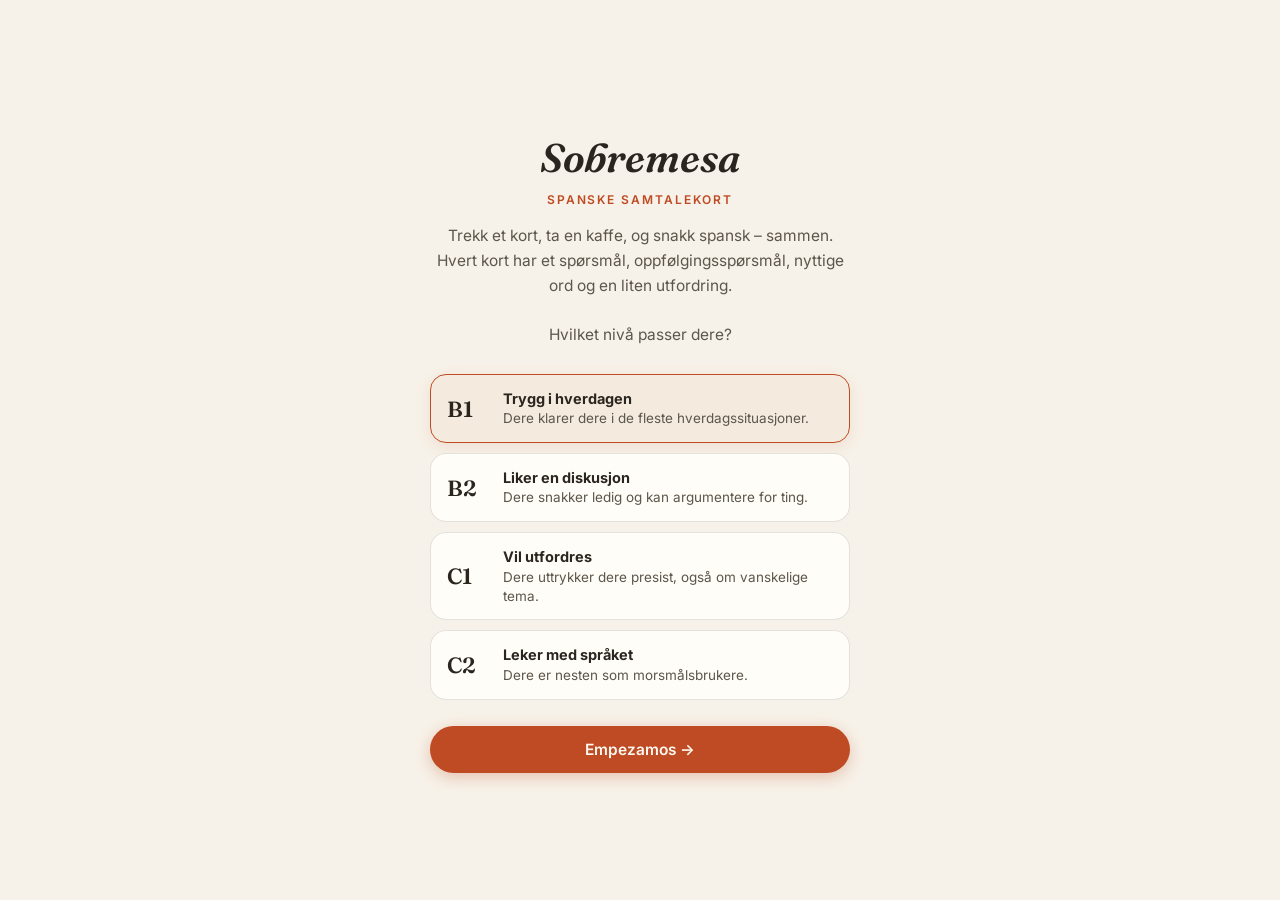
==== index.html @ c5f96cb6 "Legg til Sobremesa – spansk samtalekort-app (PWA) 400 samtalekort for to (100 per nivå B1–C2), hver " ====
<!doctype html>
<html lang="no">
<head>
  <meta charset="utf-8">
  <meta name="viewport" content="width=device-width, initial-scale=1, viewport-fit=cover">
  <meta name="theme-color" content="#F7F2E9">
  <meta name="color-scheme" content="light">
  <meta name="description" content="Spanske samtalekort for to – B1 til C2. Trekk et kort, ta en kaffe, og snakk spansk sammen.">
  <title>Sobremesa · spanske samtalekort</title>
  <link rel="manifest" href="manifest.webmanifest">
  <link rel="icon" href="icons/favicon.svg" type="image/svg+xml">
  <link rel="apple-touch-icon" href="icons/apple-touch-icon.png">
  <meta name="apple-mobile-web-app-capable" content="yes">
  <meta name="apple-mobile-web-app-status-bar-style" content="default">
  <meta name="apple-mobile-web-app-title" content="Sobremesa">
  <link rel="preconnect" href="https://fonts.googleapis.com">
  <link rel="preconnect" href="https://fonts.gstatic.com" crossorigin>
  <link href="https://fonts.googleapis.com/css2?family=Fraunces:ital,opsz,wght@0,9..144,400..700;1,9..144,400..700&family=Inter:wght@400;500;600&display=swap" rel="stylesheet">
  <link rel="stylesheet" href="css/style.css">
</head>
<body>

  <header class="top">
    <div class="wordmark">
      <span class="wordmark-name">Sobremesa</span>
      <span class="wordmark-sub">spanske samtalekort</span>
    </div>
    <div class="streak" id="streak" hidden></div>
  </header>

  <main id="view" class="view"></main>

  <nav class="tabs" aria-label="Hovedmeny">
    <button class="tab" data-tab="deck" aria-label="Kort">
      <svg viewBox="0 0 24 24" aria-hidden="true"><rect x="5.5" y="3.5" width="13" height="17" rx="2.5" fill="none" stroke="currentColor" stroke-width="1.8"/><path d="M9 8h6M9 12h6" stroke="currentColor" stroke-width="1.8" stroke-linecap="round"/></svg>
      <span>Kort</span>
    </button>
    <button class="tab" data-tab="daily" aria-label="Dagens kort">
      <svg viewBox="0 0 24 24" aria-hidden="true"><circle cx="12" cy="12" r="8.5" fill="none" stroke="currentColor" stroke-width="1.8"/><path d="M12 7.5V12l3 2" stroke="currentColor" stroke-width="1.8" stroke-linecap="round" stroke-linejoin="round"/></svg>
      <span>Dagens</span>
    </button>
    <button class="tab" data-tab="favs" aria-label="Favoritter">
      <svg viewBox="0 0 24 24" aria-hidden="true"><path d="M12 20s-7-4.6-7-10a4.1 4.1 0 0 1 7-2.9A4.1 4.1 0 0 1 19 10c0 5.4-7 10-7 10z" fill="none" stroke="currentColor" stroke-width="1.8" stroke-linejoin="round"/></svg>
      <span>Favoritter</span>
    </button>
    <button class="tab" data-tab="settings" aria-label="Innstillinger">
      <svg viewBox="0 0 24 24" aria-hidden="true"><circle cx="12" cy="12" r="3" fill="none" stroke="currentColor" stroke-width="1.8"/><path d="M12 3.5v3M12 17.5v3M3.5 12h3M17.5 12h3M6 6l2.1 2.1M15.9 15.9 18 18M18 6l-2.1 2.1M8.1 15.9 6 18" stroke="currentColor" stroke-width="1.8" stroke-linecap="round"/></svg>
      <span>Mer</span>
    </button>
  </nav>

  <div id="toast" class="toast" role="status" aria-live="polite"></div>
  <div id="overlay-root"></div>

  <script src="js/data/b1.js"></script>
  <script src="js/data/b2.js"></script>
  <script src="js/data/c1.js"></script>
  <script src="js/data/c2.js"></script>
  <script src="js/app.js"></script>
</body>
</html>
---- css/style.css ----
/* ─────────────────────────────────────────────
   Sobremesa · spanske samtalekort
   Varmt, papiraktig, redaksjonelt.
   ───────────────────────────────────────────── */

:root {
  --paper: #F7F2E9;
  --card: #FFFDF8;
  --ink: #2A261F;
  --ink-soft: #5C564B;
  --ink-faint: #8C8475;
  --line: rgba(42, 38, 31, 0.12);
  --line-soft: rgba(42, 38, 31, 0.07);
  --terracotta: #BE4B23;
  --terracotta-deep: #9E3C1A;
  --olive: #5E7B4A;
  --ochre: #A86F1D;
  --teal: #2B5D66;
  --plum: #6B4260;
  --shadow-card: 0 1px 2px rgba(60, 48, 30, 0.07), 0 10px 32px rgba(60, 48, 30, 0.10);
  --radius-card: 22px;
  --font-display: "Fraunces", "Iowan Old Style", Georgia, serif;
  --font-ui: "Inter", -apple-system, "Segoe UI", sans-serif;
  --safe-bottom: env(safe-area-inset-bottom, 0px);
}

* { box-sizing: border-box; }

html { color-scheme: light; }

body {
  margin: 0;
  background: var(--paper);
  background-image:
    radial-gradient(1200px 600px at 80% -10%, rgba(190, 75, 35, 0.045), transparent 60%),
    radial-gradient(900px 500px at -10% 110%, rgba(94, 123, 74, 0.05), transparent 55%),
    url("data:image/svg+xml,%3Csvg xmlns='http://www.w3.org/2000/svg' width='120' height='120'%3E%3Cfilter id='n'%3E%3CfeTurbulence type='fractalNoise' baseFrequency='0.9' numOctaves='2'/%3E%3C/filter%3E%3Crect width='120' height='120' filter='url(%23n)' opacity='0.028'/%3E%3C/svg%3E");
  color: var(--ink);
  font-family: var(--font-ui);
  font-size: 16px;
  line-height: 1.55;
  -webkit-font-smoothing: antialiased;
  min-height: 100dvh;
}

/* ── Topp ───────────────────────────────── */

.top {
  max-width: 600px;
  margin: 0 auto;
  padding: calc(14px + env(safe-area-inset-top, 0px)) 22px 4px;
  display: flex;
  align-items: baseline;
  justify-content: space-between;
}

.wordmark { display: flex; flex-direction: column; }

.wordmark-name {
  font-family: var(--font-display);
  font-weight: 600;
  font-style: italic;
  font-size: 26px;
  letter-spacing: 0.01em;
  color: var(--ink);
}

.wordmark-sub {
  font-size: 11px;
  letter-spacing: 0.14em;
  text-transform: uppercase;
  color: var(--ink-faint);
  margin-top: -2px;
}

.streak {
  font-size: 13px;
  font-weight: 600;
  color: var(--terracotta-deep);
  background: rgba(190, 75, 35, 0.09);
  border: 1px solid rgba(190, 75, 35, 0.18);
  padding: 4px 11px;
  border-radius: 100px;
  white-space: nowrap;
}

/* ── Hovedflate ─────────────────────────── */

.view {
  max-width: 600px;
  margin: 0 auto;
  padding: 10px 20px calc(96px + var(--safe-bottom));
}

.section-label {
  font-size: 11.5px;
  letter-spacing: 0.14em;
  text-transform: uppercase;
  color: var(--ink-faint);
  font-weight: 600;
  margin: 22px 2px 10px;
}

/* ── Nivåvelger ─────────────────────────── */

.levels {
  display: grid;
  grid-template-columns: repeat(4, 1fr);
  gap: 8px;
  margin: 10px 0 20px;
}

.level-chip {
  appearance: none;
  border: 1px solid var(--line);
  background: transparent;
  border-radius: 14px;
  padding: 9px 4px 7px;
  font-family: var(--font-ui);
  cursor: pointer;
  text-align: center;
  color: var(--ink-soft);
  transition: all 0.18s ease;
}

.level-chip b {
  display: block;
  font-family: var(--font-display);
  font-size: 19px;
  font-weight: 600;
  color: inherit;
}

.level-chip small {
  display: block;
  font-size: 10px;
  letter-spacing: 0.04em;
  margin-top: 1px;
  opacity: 0.75;
}

.level-chip.active {
  background: var(--ink);
  border-color: var(--ink);
  color: var(--paper);
  box-shadow: 0 4px 14px rgba(42, 38, 31, 0.22);
}

.level-chip:active { transform: scale(0.96); }

/* ── Kortstabel ─────────────────────────── */

.stack {
  position: relative;
  margin: 6px 0 18px;
}

.stack::before, .stack::after {
  content: "";
  position: absolute;
  inset: 0;
  background: var(--card);
  border: 1px solid var(--line-soft);
  border-radius: var(--radius-card);
  z-index: 0;
}

.stack::before { transform: rotate(-2deg) translateY(7px); opacity: 0.6; }
.stack::after  { transform: rotate(1.3deg) translateY(4px); opacity: 0.8; }

.card {
  position: relative;
  z-index: 2;
  background: var(--card);
  border: 1px solid var(--line-soft);
  border-radius: var(--radius-card);
  box-shadow: var(--shadow-card);
  padding: 22px 24px 18px;
  animation: card-in 0.38s cubic-bezier(0.22, 1, 0.36, 1);
}

@keyframes card-in {
  from { opacity: 0; transform: translateX(26px) rotate(1.5deg); }
  to   { opacity: 1; transform: translateX(0) rotate(0); }
}

.card.out {
  animation: card-out 0.22s ease-in forwards;
}

@keyframes card-out {
  to { opacity: 0; transform: translateX(-36px) rotate(-2deg); }
}

.card-head {
  display: flex;
  align-items: center;
  justify-content: space-between;
  gap: 10px;
  margin-bottom: 14px;
}

.card-tema {
  font-size: 11px;
  font-weight: 600;
  letter-spacing: 0.12em;
  text-transform: uppercase;
  padding: 4px 10px;
  border-radius: 100px;
  border: 1px solid;
}

.tema-B1 { color: var(--olive); border-color: rgba(94,123,74,0.35); background: rgba(94,123,74,0.07); }
.tema-B2 { color: var(--ochre); border-color: rgba(168,111,29,0.35); background: rgba(168,111,29,0.07); }
.tema-C1 { color: var(--terracotta-deep); border-color: rgba(190,75,35,0.32); background: rgba(190,75,35,0.06); }
.tema-C2 { color: var(--teal); border-color: rgba(43,93,102,0.35); background: rgba(43,93,102,0.07); }

.card-num {
  font-size: 12px;
  color: var(--ink-faint);
  font-variant-numeric: tabular-nums;
}

.card-q {
  font-family: var(--font-display);
  font-size: clamp(23px, 5.6vw, 29px);
  font-weight: 500;
  line-height: 1.3;
  margin: 0 0 6px;
  color: var(--ink);
  text-wrap: balance;
}

.card-q .inverted { color: var(--terracotta); }

/* ── Hjelpeseksjon ──────────────────────── */

.card-help { margin-top: 14px; }

.help-toggle {
  appearance: none;
  background: none;
  border: none;
  padding: 8px 0;
  font-family: var(--font-ui);
  font-size: 13.5px;
  font-weight: 600;
  color: var(--terracotta);
  cursor: pointer;
  display: flex;
  align-items: center;
  gap: 6px;
}

.help-toggle svg { transition: transform 0.2s ease; }
.help-toggle[aria-expanded="true"] svg { transform: rotate(180deg); }

.help-body {
  display: none;
  border-top: 1px dashed var(--line);
  padding-top: 14px;
  margin-top: 4px;
  animation: help-in 0.25s ease;
}

.help-body.open { display: block; }

@keyframes help-in {
  from { opacity: 0; transform: translateY(-4px); }
  to   { opacity: 1; transform: translateY(0); }
}

.help-label {
  font-size: 10.5px;
  letter-spacing: 0.13em;
  text-transform: uppercase;
  font-weight: 600;
  color: var(--ink-faint);
  margin: 12px 0 5px;
}

.help-label:first-child { margin-top: 0; }

.follow-list { margin: 0; padding: 0 0 0 2px; list-style: none; }

.follow-list li {
  font-family: var(--font-display);
  font-size: 16.5px;
  line-height: 1.45;
  padding: 3px 0 3px 18px;
  position: relative;
  color: var(--ink-soft);
}

.follow-list li::before {
  content: "→";
  position: absolute;
  left: 0;
  color: var(--terracotta);
  font-family: var(--font-ui);
  font-size: 13px;
  top: 6px;
}

.vocab {
  display: grid;
  gap: 3px;
  margin: 2px 0 0;
}

.vocab-row {
  display: flex;
  justify-content: space-between;
  gap: 14px;
  font-size: 14px;
  padding: 3px 0;
  border-bottom: 1px dotted var(--line-soft);
}

.vocab-row:last-child { border-bottom: none; }

.vocab-es { font-weight: 600; color: var(--ink); font-style: italic; font-family: var(--font-display); font-size: 15px; }
.vocab-no { color: var(--ink-faint); text-align: right; }

.reto {
  margin-top: 6px;
  font-size: 13.5px;
  color: var(--ink-soft);
  background: rgba(168, 111, 29, 0.07);
  border: 1px solid rgba(168, 111, 29, 0.18);
  border-radius: 12px;
  padding: 9px 12px;
  line-height: 1.45;
}

.reto b { color: var(--ochre); }

/* ── Handlingsrad ───────────────────────── */

.card-actions {
  display: flex;
  align-items: center;
  gap: 10px;
  margin-top: 16px;
}

.btn-next {
  appearance: none;
  flex: 1;
  border: none;
  background: var(--terracotta);
  color: #FFF8F0;
  font-family: var(--font-ui);
  font-size: 15.5px;
  font-weight: 600;
  padding: 14px 18px;
  border-radius: 100px;
  cursor: pointer;
  box-shadow: 0 4px 16px rgba(190, 75, 35, 0.3);
  transition: transform 0.15s ease, background 0.15s ease;
}

.btn-next:active { transform: scale(0.97); background: var(--terracotta-deep); }

.icon-btn {
  appearance: none;
  width: 48px;
  height: 48px;
  border-radius: 50%;
  border: 1px solid var(--line);
  background: var(--card);
  color: var(--ink-soft);
  cursor: pointer;
  display: grid;
  place-items: center;
  transition: all 0.15s ease;
  flex-shrink: 0;
}

.icon-btn:active { transform: scale(0.92); }

.icon-btn.faved {
  color: var(--terracotta);
  border-color: rgba(190, 75, 35, 0.4);
  background: rgba(190, 75, 35, 0.08);
}

.icon-btn svg { width: 21px; height: 21px; }

.timer-chip {
  appearance: none;
  border: 1px solid var(--line);
  background: var(--card);
  border-radius: 100px;
  height: 48px;
  padding: 0 15px;
  font-family: var(--font-ui);
  font-size: 13.5px;
  font-weight: 600;
  color: var(--ink-soft);
  cursor: pointer;
  display: flex;
  align-items: center;
  gap: 6px;
  font-variant-numeric: tabular-nums;
  flex-shrink: 0;
  transition: all 0.15s ease;
}

.timer-chip.running {
  color: var(--terracotta-deep);
  border-color: rgba(190, 75, 35, 0.4);
  background: rgba(190, 75, 35, 0.08);
}

.timer-chip.done { animation: pulse 0.9s ease 3; }

@keyframes pulse {
  50% { transform: scale(1.07); background: rgba(190, 75, 35, 0.18); }
}

.deck-progress {
  text-align: center;
  font-size: 12.5px;
  color: var(--ink-faint);
  margin-top: 4px;
}

.swipe-hint {
  text-align: center;
  font-size: 12px;
  color: var(--ink-faint);
  opacity: 0.8;
  margin-top: 14px;
}

/* ── Dagens ─────────────────────────────── */

.daily-date {
  font-family: var(--font-display);
  font-style: italic;
  font-size: 17px;
  color: var(--terracotta-deep);
  margin: 14px 2px 2px;
}

.daily-note {
  font-size: 13.5px;
  color: var(--ink-faint);
  margin: 2px 2px 16px;
}

/* ── Favoritter ─────────────────────────── */

.fav-item {
  background: var(--card);
  border: 1px solid var(--line-soft);
  border-radius: 16px;
  padding: 15px 17px;
  margin-bottom: 10px;
  box-shadow: 0 1px 3px rgba(60, 48, 30, 0.05);
}

.fav-q {
  font-family: var(--font-display);
  font-size: 17.5px;
  line-height: 1.35;
  margin: 6px 0 0;
  cursor: pointer;
}

.fav-meta {
  display: flex;
  align-items: center;
  justify-content: space-between;
}

.fav-remove {
  appearance: none;
  background: none;
  border: none;
  color: var(--ink-faint);
  font-size: 12.5px;
  cursor: pointer;
  padding: 4px;
  font-family: var(--font-ui);
}

.empty {
  text-align: center;
  padding: 60px 30px;
  color: var(--ink-faint);
}

.empty .big {
  font-family: var(--font-display);
  font-style: italic;
  font-size: 21px;
  color: var(--ink-soft);
  margin-bottom: 6px;
}

/* ── Innstillinger ──────────────────────── */

.panel {
  background: var(--card);
  border: 1px solid var(--line-soft);
  border-radius: 18px;
  padding: 18px 18px;
  margin-bottom: 14px;
  box-shadow: 0 1px 3px rgba(60, 48, 30, 0.05);
}

.panel h3 {
  font-family: var(--font-display);
  font-size: 18px;
  font-weight: 600;
  margin: 0 0 4px;
}

.panel .desc {
  font-size: 13.5px;
  color: var(--ink-soft);
  margin: 0 0 12px;
  line-height: 1.5;
}

.row {
  display: flex;
  align-items: center;
  justify-content: space-between;
  gap: 12px;
  padding: 9px 0;
}

.row + .row { border-top: 1px solid var(--line-soft); }

.row label.main { font-weight: 500; font-size: 15px; }

/* Bryter */
.switch {
  position: relative;
  width: 50px;
  height: 30px;
  flex-shrink: 0;
}

.switch input { opacity: 0; width: 100%; height: 100%; margin: 0; cursor: pointer; position: absolute; z-index: 2; }

.switch .knob {
  position: absolute;
  inset: 0;
  background: rgba(42, 38, 31, 0.14);
  border-radius: 100px;
  transition: background 0.2s ease;
}

.switch .knob::after {
  content: "";
  position: absolute;
  top: 3px; left: 3px;
  width: 24px; height: 24px;
  background: #fff;
  border-radius: 50%;
  box-shadow: 0 1px 4px rgba(0,0,0,0.2);
  transition: transform 0.2s ease;
}

.switch input:checked + .knob { background: var(--olive); }
.switch input:checked + .knob::after { transform: translateX(20px); }

input[type="time"] {
  font-family: var(--font-ui);
  font-size: 16px;
  font-weight: 600;
  color: var(--ink);
  border: 1px solid var(--line);
  background: var(--paper);
  border-radius: 10px;
  padding: 7px 10px;
}

.days {
  display: grid;
  grid-template-columns: repeat(7, 1fr);
  gap: 6px;
  margin-top: 10px;
}

.day-chip {
  appearance: none;
  border: 1px solid var(--line);
  background: transparent;
  border-radius: 10px;
  padding: 9px 0;
  font-family: var(--font-ui);
  font-size: 13px;
  font-weight: 600;
  color: var(--ink-soft);
  cursor: pointer;
  transition: all 0.15s ease;
}

.day-chip.on {
  background: var(--olive);
  border-color: var(--olive);
  color: #FBF9F2;
}

.notif-status {
  font-size: 13px;
  color: var(--ink-faint);
  margin-top: 10px;
  line-height: 1.5;
}

.notif-status.warn { color: var(--terracotta-deep); }

.btn-secondary {
  appearance: none;
  width: 100%;
  border: 1px solid var(--line);
  background: var(--paper);
  color: var(--ink);
  font-family: var(--font-ui);
  font-size: 14.5px;
  font-weight: 600;
  padding: 12px 16px;
  border-radius: 100px;
  cursor: pointer;
  margin-top: 10px;
  transition: all 0.15s ease;
}

.btn-secondary:active { transform: scale(0.98); background: var(--line-soft); }

.btn-danger { color: var(--terracotta-deep); border-color: rgba(190,75,35,0.3); }

.about {
  font-size: 13px;
  color: var(--ink-faint);
  text-align: center;
  padding: 10px 20px 0;
  line-height: 1.6;
}

.about i { font-family: var(--font-display); }

/* ── Faner ──────────────────────────────── */

.tabs {
  position: fixed;
  bottom: 0; left: 0; right: 0;
  display: flex;
  justify-content: center;
  gap: 4px;
  background: rgba(247, 242, 233, 0.92);
  backdrop-filter: blur(14px);
  -webkit-backdrop-filter: blur(14px);
  border-top: 1px solid var(--line-soft);
  padding: 8px 10px calc(8px + var(--safe-bottom));
  z-index: 50;
}

.tab {
  appearance: none;
  background: none;
  border: none;
  flex: 1;
  max-width: 110px;
  display: flex;
  flex-direction: column;
  align-items: center;
  gap: 2px;
  padding: 6px 4px;
  font-family: var(--font-ui);
  font-size: 10.5px;
  font-weight: 600;
  letter-spacing: 0.03em;
  color: var(--ink-faint);
  cursor: pointer;
  border-radius: 12px;
  transition: color 0.15s ease;
}

.tab svg { width: 23px; height: 23px; }

.tab.active { color: var(--terracotta); }

/* ── Toast ──────────────────────────────── */

.toast {
  position: fixed;
  left: 50%;
  bottom: calc(86px + var(--safe-bottom));
  transform: translateX(-50%) translateY(16px);
  background: var(--ink);
  color: var(--paper);
  font-size: 13.5px;
  font-weight: 500;
  padding: 10px 18px;
  border-radius: 100px;
  opacity: 0;
  pointer-events: none;
  transition: all 0.25s ease;
  z-index: 100;
  max-width: 86vw;
  text-align: center;
}

.toast.show { opacity: 1; transform: translateX(-50%) translateY(0); }

/* ── Onboarding ─────────────────────────── */

.onboard {
  position: fixed;
  inset: 0;
  background: var(--paper);
  z-index: 200;
  display: flex;
  flex-direction: column;
  align-items: center;
  justify-content: center;
  padding: 30px 26px;
  text-align: center;
  overflow-y: auto;
}

.onboard-mark {
  font-family: var(--font-display);
  font-style: italic;
  font-weight: 600;
  font-size: 40px;
  color: var(--ink);
  margin: 0;
}

.onboard-tag {
  font-size: 12px;
  letter-spacing: 0.16em;
  text-transform: uppercase;
  color: var(--terracotta);
  font-weight: 600;
  margin: 2px 0 14px;
}

.onboard-lead {
  font-size: 15.5px;
  color: var(--ink-soft);
  max-width: 420px;
  margin: 0 0 26px;
  line-height: 1.6;
}

.onboard-levels {
  display: grid;
  gap: 10px;
  width: 100%;
  max-width: 420px;
  margin-bottom: 26px;
}

.onboard-level {
  appearance: none;
  display: flex;
  align-items: center;
  gap: 14px;
  text-align: left;
  background: var(--card);
  border: 1.5px solid var(--line);
  border-radius: 16px;
  padding: 14px 16px;
  cursor: pointer;
  font-family: var(--font-ui);
  transition: all 0.15s ease;
}

.onboard-level b.lvl {
  font-family: var(--font-display);
  font-size: 22px;
  font-weight: 600;
  width: 42px;
  flex-shrink: 0;
  color: var(--ink);
}

.onboard-level .txt { font-size: 13.5px; color: var(--ink-soft); line-height: 1.4; }
.onboard-level .txt b { display: block; color: var(--ink); font-size: 14.5px; }

.onboard-level.chosen {
  border-color: var(--terracotta);
  background: rgba(190, 75, 35, 0.05);
  box-shadow: 0 4px 16px rgba(190, 75, 35, 0.12);
}

.onboard .btn-next { width: 100%; max-width: 420px; flex: none; }

/* ── Banner for ventende kort ───────────── */

.pending-banner {
  display: flex;
  align-items: center;
  gap: 10px;
  background: rgba(94, 123, 74, 0.1);
  border: 1px solid rgba(94, 123, 74, 0.25);
  color: var(--olive);
  font-size: 14px;
  font-weight: 500;
  border-radius: 14px;
  padding: 11px 15px;
  margin: 4px 0 14px;
  cursor: pointer;
}

@media (max-width: 430px) {
  .card-actions { flex-wrap: wrap; }
  .card-actions .btn-next { flex: 1 1 100%; order: 3; }
}

@media (min-width: 640px) {
  .card { padding: 30px 34px 24px; }
  .card-q { font-size: 31px; }
}

@media (prefers-reduced-motion: reduce) {
  * { animation: none !important; transition: none !important; }
}
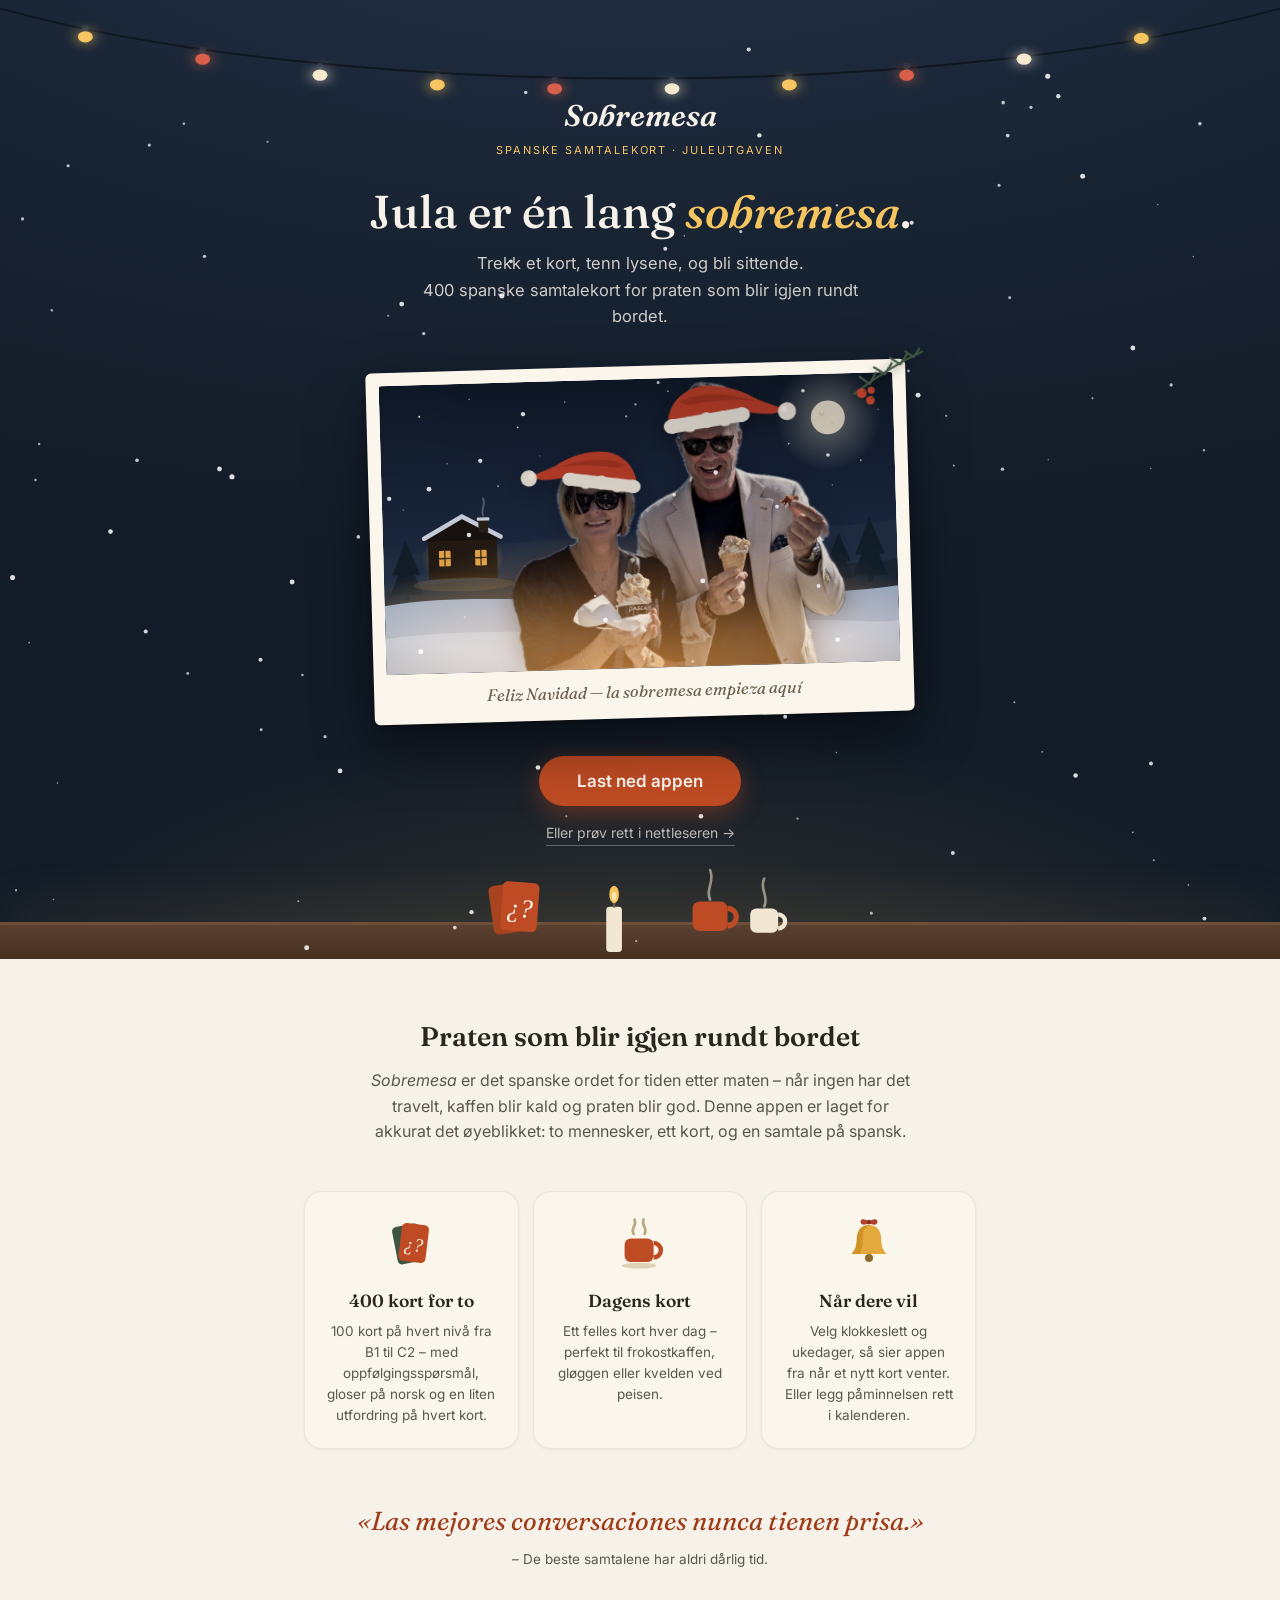
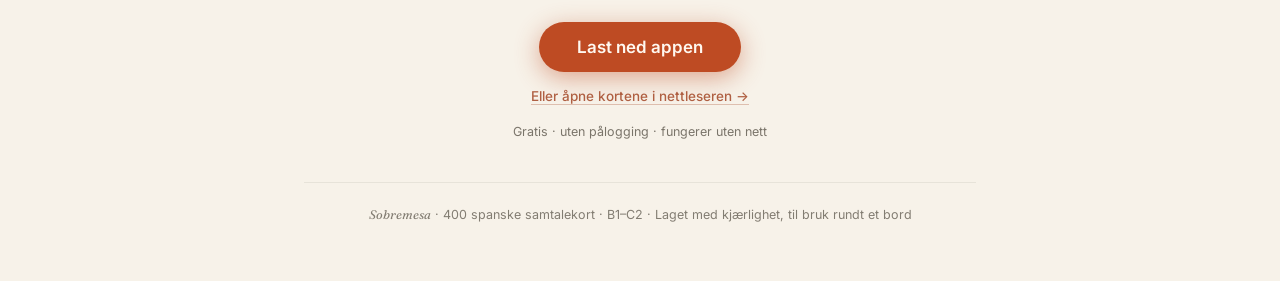
==== commit d2e6b6cd: "Legg til julelandingsside med familiebilde og nedlasting som hovedhandling Ny forside (index.html) m" ====
--- a/index.html
+++ b/index.html
@@ -3,59 +3,339 @@
 <head>
   <meta charset="utf-8">
   <meta name="viewport" content="width=device-width, initial-scale=1, viewport-fit=cover">
-  <meta name="theme-color" content="#F7F2E9">
-  <meta name="color-scheme" content="light">
-  <meta name="description" content="Spanske samtalekort for to – B1 til C2. Trekk et kort, ta en kaffe, og snakk spansk sammen.">
-  <title>Sobremesa · spanske samtalekort</title>
+  <meta name="theme-color" content="#192433">
+  <meta name="description" content="Sobremesa – 400 spanske samtalekort for to. Trekk et kort, tenn et lys, og la julens lengste prat vare litt lenger.">
+  <title>Sobremesa · god jul og god prat</title>
   <link rel="manifest" href="manifest.webmanifest">
   <link rel="icon" href="icons/favicon.svg" type="image/svg+xml">
   <link rel="apple-touch-icon" href="icons/apple-touch-icon.png">
-  <meta name="apple-mobile-web-app-capable" content="yes">
-  <meta name="apple-mobile-web-app-status-bar-style" content="default">
-  <meta name="apple-mobile-web-app-title" content="Sobremesa">
   <link rel="preconnect" href="https://fonts.googleapis.com">
   <link rel="preconnect" href="https://fonts.gstatic.com" crossorigin>
   <link href="https://fonts.googleapis.com/css2?family=Fraunces:ital,opsz,wght@0,9..144,400..700;1,9..144,400..700&family=Inter:wght@400;500;600&display=swap" rel="stylesheet">
-  <link rel="stylesheet" href="css/style.css">
+  <link rel="stylesheet" href="css/landing.css">
 </head>
 <body>
 
-  <header class="top">
-    <div class="wordmark">
-      <span class="wordmark-name">Sobremesa</span>
-      <span class="wordmark-sub">spanske samtalekort</span>
+<header class="hero">
+  <canvas id="snow" aria-hidden="true"></canvas>
+
+  <!-- Lysslynge -->
+  <svg class="lights" viewBox="0 0 1200 150" preserveAspectRatio="none" aria-hidden="true">
+    <path d="M-20,8 C300,135 900,135 1220,8" fill="none" stroke="#0e1620" stroke-width="2.5" opacity="0.9"/>
+    <g class="bulbs">
+      <g transform="translate(80,38)"><rect x="-3" y="-2" width="6" height="7" rx="2" fill="#243245"/><circle cy="13" r="7" class="bulb gold b-a"/></g>
+      <g transform="translate(190,66)"><rect x="-3" y="-2" width="6" height="7" rx="2" fill="#243245"/><circle cy="13" r="7" class="bulb red b-b"/></g>
+      <g transform="translate(300,86)"><rect x="-3" y="-2" width="6" height="7" rx="2" fill="#243245"/><circle cy="13" r="7" class="bulb cream b-a"/></g>
+      <g transform="translate(410,98)"><rect x="-3" y="-2" width="6" height="7" rx="2" fill="#243245"/><circle cy="13" r="7" class="bulb gold b-b"/></g>
+      <g transform="translate(520,103)"><rect x="-3" y="-2" width="6" height="7" rx="2" fill="#243245"/><circle cy="13" r="7" class="bulb red b-a"/></g>
+      <g transform="translate(630,103)"><rect x="-3" y="-2" width="6" height="7" rx="2" fill="#243245"/><circle cy="13" r="7" class="bulb cream b-b"/></g>
+      <g transform="translate(740,98)"><rect x="-3" y="-2" width="6" height="7" rx="2" fill="#243245"/><circle cy="13" r="7" class="bulb gold b-a"/></g>
+      <g transform="translate(850,86)"><rect x="-3" y="-2" width="6" height="7" rx="2" fill="#243245"/><circle cy="13" r="7" class="bulb red b-b"/></g>
+      <g transform="translate(960,66)"><rect x="-3" y="-2" width="6" height="7" rx="2" fill="#243245"/><circle cy="13" r="7" class="bulb cream b-a"/></g>
+      <g transform="translate(1070,40)"><rect x="-3" y="-2" width="6" height="7" rx="2" fill="#243245"/><circle cy="13" r="7" class="bulb gold b-b"/></g>
+    </g>
+  </svg>
+
+  <div class="hero-inner">
+    <div class="hero-mark">
+      <span class="hero-name">Sobremesa</span>
+      <span class="hero-sub">Spanske samtalekort · jule&shy;utgaven</span>
     </div>
-    <div class="streak" id="streak" hidden></div>
-  </header>
-
-  <main id="view" class="view"></main>
-
-  <nav class="tabs" aria-label="Hovedmeny">
-    <button class="tab" data-tab="deck" aria-label="Kort">
-      <svg viewBox="0 0 24 24" aria-hidden="true"><rect x="5.5" y="3.5" width="13" height="17" rx="2.5" fill="none" stroke="currentColor" stroke-width="1.8"/><path d="M9 8h6M9 12h6" stroke="currentColor" stroke-width="1.8" stroke-linecap="round"/></svg>
-      <span>Kort</span>
-    </button>
-    <button class="tab" data-tab="daily" aria-label="Dagens kort">
-      <svg viewBox="0 0 24 24" aria-hidden="true"><circle cx="12" cy="12" r="8.5" fill="none" stroke="currentColor" stroke-width="1.8"/><path d="M12 7.5V12l3 2" stroke="currentColor" stroke-width="1.8" stroke-linecap="round" stroke-linejoin="round"/></svg>
-      <span>Dagens</span>
-    </button>
-    <button class="tab" data-tab="favs" aria-label="Favoritter">
-      <svg viewBox="0 0 24 24" aria-hidden="true"><path d="M12 20s-7-4.6-7-10a4.1 4.1 0 0 1 7-2.9A4.1 4.1 0 0 1 19 10c0 5.4-7 10-7 10z" fill="none" stroke="currentColor" stroke-width="1.8" stroke-linejoin="round"/></svg>
-      <span>Favoritter</span>
-    </button>
-    <button class="tab" data-tab="settings" aria-label="Innstillinger">
-      <svg viewBox="0 0 24 24" aria-hidden="true"><circle cx="12" cy="12" r="3" fill="none" stroke="currentColor" stroke-width="1.8"/><path d="M12 3.5v3M12 17.5v3M3.5 12h3M17.5 12h3M6 6l2.1 2.1M15.9 15.9 18 18M18 6l-2.1 2.1M8.1 15.9 6 18" stroke="currentColor" stroke-width="1.8" stroke-linecap="round"/></svg>
-      <span>Mer</span>
-    </button>
-  </nav>
-
-  <div id="toast" class="toast" role="status" aria-live="polite"></div>
-  <div id="overlay-root"></div>
-
-  <script src="js/data/b1.js"></script>
-  <script src="js/data/b2.js"></script>
-  <script src="js/data/c1.js"></script>
-  <script src="js/data/c2.js"></script>
-  <script src="js/app.js"></script>
+
+    <h1 class="hero-title">Jula er én lang <em>sobremesa</em>.</h1>
+    <p class="hero-lead">Trekk et kort, tenn lysene, og bli sittende.<br>400 spanske samtalekort for praten som blir igjen rundt bordet.</p>
+
+    <!-- Fotografi i juleramme: utklipte personer i illustrert vinterkveld -->
+    <figure class="polaroid">
+      <div class="photo scene">
+        <svg class="scene-bg" viewBox="0 0 1938 1090" preserveAspectRatio="xMidYMid slice" aria-hidden="true">
+          <defs>
+            <linearGradient id="sky" x1="0" y1="0" x2="0" y2="1">
+              <stop offset="0" stop-color="#101A29"/>
+              <stop offset="0.55" stop-color="#1C2A42"/>
+              <stop offset="0.82" stop-color="#2C3E5A"/>
+              <stop offset="1" stop-color="#3A4A66"/>
+            </linearGradient>
+            <radialGradient id="moonglow">
+              <stop offset="0" stop-color="rgba(242,231,205,0.45)"/>
+              <stop offset="1" stop-color="rgba(242,231,205,0)"/>
+            </radialGradient>
+            <radialGradient id="winglow">
+              <stop offset="0" stop-color="rgba(242,178,75,0.55)"/>
+              <stop offset="1" stop-color="rgba(242,178,75,0)"/>
+            </radialGradient>
+          </defs>
+          <rect width="1938" height="1090" fill="url(#sky)"/>
+          <g fill="#EAE4D2">
+            <circle cx="150" cy="120" r="4"/><circle cx="340" cy="60" r="3" opacity="0.7"/><circle cx="520" cy="170" r="3.5"/>
+            <circle cx="700" cy="80" r="3" opacity="0.6"/><circle cx="930" cy="140" r="4" opacity="0.8"/><circle cx="1090" cy="50" r="3"/>
+            <circle cx="1420" cy="90" r="3.5" opacity="0.7"/><circle cx="1540" cy="260" r="3"/><circle cx="1810" cy="330" r="3.5" opacity="0.8"/>
+            <circle cx="250" cy="300" r="3" opacity="0.6"/><circle cx="440" cy="390" r="3.5" opacity="0.7"/><circle cx="80" cy="470" r="3" opacity="0.5"/>
+            <circle cx="1880" cy="140" r="3" opacity="0.6"/><circle cx="1700" cy="420" r="3" opacity="0.5"/><circle cx="600" cy="280" r="2.5" opacity="0.5"/>
+          </g>
+          <circle cx="1690" cy="165" r="200" fill="url(#moonglow)"/>
+          <circle cx="1690" cy="165" r="64" fill="#F2E7CD"/>
+          <circle cx="1668" cy="150" r="11" fill="#E2D3B2" opacity="0.7"/>
+          <circle cx="1706" cy="186" r="7" fill="#E2D3B2" opacity="0.6"/>
+          <!-- åser -->
+          <path d="M0,660 C300,580 700,620 1100,575 C1400,545 1700,600 1938,555 L1938,1090 L0,1090 Z" fill="#223147"/>
+          <path d="M0,780 C350,705 800,755 1200,715 C1500,685 1750,735 1938,705 L1938,1090 L0,1090 Z" fill="#1B2838"/>
+          <!-- grantrær -->
+          <g fill="#13202C">
+            <path d="M85,585 l52,130 h-104 Z"/><path d="M85,640 l62,150 h-124 Z"/><rect x="77" y="780" width="16" height="30"/>
+            <path d="M1835,545 l56,140 h-112 Z"/><path d="M1835,605 l66,160 h-132 Z"/><rect x="1826" y="755" width="18" height="34"/>
+            <path d="M1718,600 l44,110 h-88 Z"/><path d="M1718,648 l52,126 h-104 Z"/>
+          </g>
+          <!-- hytte med lys i vinduene -->
+          <g transform="translate(170,520)">
+            <circle cx="62" cy="137" r="86" fill="url(#winglow)"/>
+            <circle cx="198" cy="137" r="86" fill="url(#winglow)"/>
+            <rect x="0" y="60" width="260" height="155" fill="#241B13"/>
+            <path d="M-22,70 L130,-14 L282,70 Z" fill="#191210"/>
+            <path d="M-14,60 L130,-20 L274,60" fill="none" stroke="#D8E2EF" stroke-width="17" stroke-linecap="round"/>
+            <rect x="192" y="-4" width="36" height="46" fill="#2A2019"/>
+            <rect x="186" y="-14" width="48" height="12" rx="5" fill="#D8E2EF"/>
+            <path class="smoke sm1" d="M210,-22 C202,-46 222,-60 212,-86" stroke="#B9C4D6" stroke-width="7" fill="none" stroke-linecap="round"/>
+            <rect x="40" y="108" width="44" height="58" rx="4" fill="#F2B24B"/>
+            <rect x="176" y="108" width="44" height="58" rx="4" fill="#F2B24B"/>
+            <path d="M62,108 V166 M40,137 H84 M198,108 V166 M176,137 H220" stroke="#3A2B1C" stroke-width="5"/>
+            <ellipse cx="130" cy="236" rx="190" ry="26" fill="rgba(242,178,75,0.14)"/>
+          </g>
+          <!-- snø -->
+          <path d="M0,830 C300,785 600,840 900,818 C1250,795 1600,845 1938,805 L1938,1090 L0,1090 Z" fill="#9FB4CE"/>
+          <path d="M0,955 C400,905 900,985 1400,935 C1700,910 1850,955 1938,935 L1938,1090 L0,1090 Z" fill="#BCCDE2"/>
+          <g fill="#E8F0F8" opacity="0.8">
+            <circle cx="300" cy="880" r="4"/><circle cx="640" cy="915" r="3.5"/><circle cx="1500" cy="895" r="4"/><circle cx="1750" cy="990" r="3.5"/>
+          </g>
+        </svg>
+        <img class="people" src="assets/familie-utklipp.png" alt="Mamma og pappa med nisseluer i en illustrert vinterkveld">
+        <svg class="hats" viewBox="0 0 1938 1090" aria-hidden="true">
+          <defs>
+            <g id="lue">
+              <path d="M-95,-8 C-85,-62 -35,-88 5,-84 C60,-79 100,-56 128,-32 C155,-16 175,-6 190,4 C165,16 135,8 100,-4 L96,-6 Z" fill="#C2402A"/>
+              <path d="M-60,-56 C-10,-72 60,-60 122,-28 C82,-40 20,-48 -38,-44 Z" fill="#A5331F" opacity="0.85"/>
+              <circle cx="196" cy="10" r="22" fill="#F2EADA"/>
+              <circle cx="190" cy="4" r="8" fill="#FFF8EA"/>
+              <g fill="#F2EADA">
+                <rect x="-106" y="-17" width="212" height="34" rx="17"/>
+                <circle cx="-85" cy="0" r="18"/><circle cx="-43" cy="2" r="19"/><circle cx="0" cy="-1" r="19"/>
+                <circle cx="43" cy="2" r="19"/><circle cx="85" cy="0" r="18"/>
+              </g>
+            </g>
+          </defs>
+          <use href="#lue" transform="translate(1234,164) rotate(-8) scale(1.55)"/>
+          <use href="#lue" transform="translate(830,388) scale(-1.4,1.4) rotate(-8)"/>
+        </svg>
+      </div>
+      <figcaption lang="es">Feliz Navidad — la sobremesa empieza aquí</figcaption>
+      <svg class="sprig" viewBox="0 0 120 120" aria-hidden="true">
+        <g stroke="#3E5641" stroke-width="3" stroke-linecap="round" fill="none">
+          <path d="M20,100 C45,70 70,45 100,22"/>
+          <path d="M38,82 l-16,-7 M38,82 l5,-17 M56,64 l-17,-6 M56,64 l6,-17 M74,46 l-16,-6 M74,46 l6,-16 M90,32 l-13,-5 M90,32 l5,-13"/>
+        </g>
+        <g fill="#B5402B">
+          <circle cx="30" cy="97" r="7"/><circle cx="44" cy="104" r="6"/><circle cx="42" cy="90" r="5"/>
+        </g>
+        <g fill="#8C2F1F"><circle cx="33" cy="94" r="1.6"/><circle cx="46" cy="101" r="1.4"/><circle cx="44" cy="88" r="1.2"/></g>
+      </svg>
+    </figure>
+
+    <button class="cta js-install" type="button">Last ned appen</button>
+    <a class="cta-soft" href="app.html">Eller prøv rett i nettleseren →</a>
+  </div>
+
+  <!-- Bordet -->
+  <div class="table-band">
+    <svg class="table-scene" viewBox="0 0 420 110" aria-hidden="true">
+      <!-- kortstokk -->
+      <g transform="translate(60,52) rotate(-8)">
+        <rect x="-21" y="-28" width="42" height="56" rx="6" fill="#A8431F"/>
+      </g>
+      <g transform="translate(72,50) rotate(4)">
+        <rect x="-21" y="-28" width="42" height="56" rx="6" fill="#BE4B23"/>
+        <text x="0" y="12" text-anchor="middle" font-family="Georgia,serif" font-style="italic" font-size="30" fill="#FBF6EC">¿?</text>
+      </g>
+      <!-- stearinlys -->
+      <g transform="translate(180,30)">
+        <rect x="-9" y="20" width="18" height="52" rx="4" fill="#F2E7D3"/>
+        <rect x="-1.4" y="12" width="2.8" height="9" fill="#6b5b45"/>
+        <ellipse class="flame" cx="0" cy="6" rx="5.5" ry="10" fill="#F6C560"/>
+        <ellipse class="flame" cx="0" cy="8" rx="2.6" ry="5" fill="#FBE6B2"/>
+      </g>
+      <!-- gløggkopper -->
+      <g transform="translate(290,56)">
+        <path class="steam s1" d="M0,-14 C-6,-26 6,-34 0,-48" stroke="#F2E7D3" stroke-width="3" fill="none" stroke-linecap="round"/>
+        <rect x="-20" y="-12" width="40" height="34" rx="8" fill="#BE4B23"/>
+        <path d="M20,-4 a10,10 0 0 1 0,20" stroke="#BE4B23" stroke-width="6" fill="none"/>
+      </g>
+      <g transform="translate(352,62)">
+        <path class="steam s2" d="M0,-12 C6,-24 -6,-32 0,-44" stroke="#F2E7D3" stroke-width="3" fill="none" stroke-linecap="round"/>
+        <rect x="-16" y="-10" width="32" height="28" rx="7" fill="#F2E7D3"/>
+        <path d="M16,-3 a8,8 0 0 1 0,16" stroke="#F2E7D3" stroke-width="5" fill="none"/>
+      </g>
+    </svg>
+  </div>
+</header>
+
+<main id="mer" class="below">
+  <section class="intro">
+    <h2>Praten som blir igjen rundt bordet</h2>
+    <p><i>Sobremesa</i> er det spanske ordet for tiden etter maten – når ingen har det travelt,
+    kaffen blir kald og praten blir god. Denne appen er laget for akkurat det øyeblikket:
+    to mennesker, ett kort, og en samtale på spansk.</p>
+  </section>
+
+  <section class="features">
+    <div class="feature">
+      <svg class="f-icon" viewBox="0 0 64 64" aria-hidden="true">
+        <g transform="translate(29,33) rotate(-11)"><rect x="-15" y="-21" width="30" height="42" rx="5" fill="#3E5641"/></g>
+        <g transform="translate(35,32) rotate(7)">
+          <rect x="-15" y="-21" width="30" height="42" rx="5" fill="#BE4B23"/>
+          <text x="0" y="9" text-anchor="middle" font-family="Georgia,serif" font-style="italic" font-size="21" fill="#FBF6EC">¿?</text>
+        </g>
+      </svg>
+      <h3>400 kort for to</h3>
+      <p>100 kort på hvert nivå fra B1 til C2 – med oppfølgingsspørsmål, gloser på norsk og en liten utfordring på hvert kort.</p>
+    </div>
+    <div class="feature">
+      <svg class="f-icon" viewBox="0 0 64 64" aria-hidden="true">
+        <path class="fi-steam fs1" d="M25,22 C21,16 29,13 26,6" stroke="#B9A77F" stroke-width="3" stroke-linecap="round" fill="none"/>
+        <path class="fi-steam fs2" d="M37,22 C41,16 33,13 36,6" stroke="#B9A77F" stroke-width="3" stroke-linecap="round" fill="none"/>
+        <rect x="15" y="27" width="32" height="26" rx="7" fill="#BE4B23"/>
+        <path d="M47,32 a8,8 0 0 1 0,16" stroke="#BE4B23" stroke-width="5" fill="none"/>
+        <ellipse cx="31" cy="57" rx="19" ry="3.2" fill="#E0D2B4"/>
+      </svg>
+      <h3>Dagens kort</h3>
+      <p>Ett felles kort hver dag – perfekt til frokostkaffen, gløggen eller kvelden ved peisen.</p>
+    </div>
+    <div class="feature">
+      <svg class="f-icon" viewBox="0 0 64 64" aria-hidden="true">
+        <g class="fi-bell">
+          <path d="M32,12 C22.5,12 18.5,19.5 18.5,28 C18.5,37 15.5,41 12.5,44 L51.5,44 C48.5,41 45.5,37 45.5,28 C45.5,19.5 41.5,12 32,12 Z" fill="#E3A93C"/>
+          <path d="M32,12 C22.5,12 18.5,19.5 18.5,28 C18.5,37 15.5,41 12.5,44 L22,44 C24,40 25,35 25,28 C25,20 27,14 32,12 Z" fill="#CE9226"/>
+          <circle cx="32" cy="48.5" r="4.4" fill="#8C6B2A"/>
+        </g>
+        <path d="M32,9 C28,4 21,5 23,10 C24.5,13 29,12 32,9 Z" fill="#B5402B"/>
+        <path d="M32,9 C36,4 43,5 41,10 C39.5,13 35,12 32,9 Z" fill="#B5402B"/>
+        <circle cx="32" cy="9" r="2.6" fill="#8C2F1F"/>
+      </svg>
+      <h3>Når dere vil</h3>
+      <p>Velg klokkeslett og ukedager, så sier appen fra når et nytt kort venter. Eller legg påminnelsen rett i kalenderen.</p>
+    </div>
+  </section>
+
+  <section class="quote">
+    <blockquote lang="es">«Las mejores conversaciones nunca tienen prisa.»</blockquote>
+    <p class="quote-no">– De beste samtalene har aldri dårlig tid.</p>
+  </section>
+
+  <div class="bottom-cta">
+    <button class="cta js-install" type="button">Last ned appen</button>
+    <p class="bottom-note"><a class="note-link" href="app.html">Eller åpne kortene i nettleseren →</a></p>
+    <p class="bottom-note">Gratis · uten pålogging · fungerer uten nett</p>
+  </div>
+
+  <footer class="foot">
+    <i>Sobremesa</i> · 400 spanske samtalekort · B1–C2 · Laget med kjærlighet, til bruk rundt et bord
+  </footer>
+</main>
+
+<div class="sheet-backdrop" id="install-sheet" hidden>
+  <div class="sheet" role="dialog" aria-label="Slik laster du ned appen">
+    <h3>Legg Sobremesa på hjemskjermen</h3>
+    <ol class="steps" id="steps-ios" hidden>
+      <li>Trykk på <strong>Del-knappen</strong>
+        <svg class="share-ic" viewBox="0 0 24 24" aria-hidden="true"><path d="M12 3v12M12 3l-4.5 4.5M12 3l4.5 4.5" fill="none" stroke="currentColor" stroke-width="2" stroke-linecap="round" stroke-linejoin="round"/><path d="M5.5 11.5v8a1.5 1.5 0 0 0 1.5 1.5h10a1.5 1.5 0 0 0 1.5-1.5v-8" fill="none" stroke="currentColor" stroke-width="2" stroke-linecap="round"/></svg>
+        nederst i Safari</li>
+      <li>Bla ned og velg <strong>«Legg til på Hjem-skjerm»</strong></li>
+      <li>Trykk <strong>«Legg til»</strong> – ferdig! Appen ligger nå som et eget ikon</li>
+    </ol>
+    <ol class="steps" id="steps-other" hidden>
+      <li>Åpne nettleserens meny <strong>(⋮ eller ⋯)</strong></li>
+      <li>Velg <strong>«Installer app»</strong> eller <strong>«Legg til på startsiden»</strong></li>
+      <li>Bekreft – appen ligger nå som et eget ikon</li>
+    </ol>
+    <p class="sheet-note">Appen er gratis, bruker ikke pålogging og fungerer uten nett.</p>
+    <button class="cta sheet-close" id="sheet-close" type="button">Den er grei</button>
+  </div>
+</div>
+
+<script>
+  if ("serviceWorker" in navigator) navigator.serviceWorker.register("sw.js").catch(function(){});
+
+  /* «Last ned appen» – ekte installasjon der det støttes, ellers veiledning */
+  (function () {
+    var deferred = null;
+    var buttons = [].slice.call(document.querySelectorAll(".js-install"));
+    var sheet = document.getElementById("install-sheet");
+
+    addEventListener("beforeinstallprompt", function (e) {
+      e.preventDefault();
+      deferred = e;
+    });
+
+    function markInstalled() {
+      buttons.forEach(function (b) { b.textContent = "Installert ✓"; });
+    }
+    addEventListener("appinstalled", markInstalled);
+
+    function isIOS() {
+      return /iPad|iPhone|iPod/.test(navigator.userAgent) ||
+        (navigator.platform === "MacIntel" && navigator.maxTouchPoints > 1);
+    }
+
+    buttons.forEach(function (btn) {
+      btn.addEventListener("click", function () {
+        if (matchMedia("(display-mode: standalone)").matches) {
+          location.href = "app.html";
+          return;
+        }
+        if (deferred) {
+          deferred.prompt();
+          deferred.userChoice.then(function (r) {
+            if (r.outcome === "accepted") markInstalled();
+            deferred = null;
+          });
+          return;
+        }
+        var ios = isIOS();
+        document.getElementById("steps-ios").hidden = !ios;
+        document.getElementById("steps-other").hidden = ios;
+        sheet.hidden = false;
+      });
+    });
+
+    document.getElementById("sheet-close").addEventListener("click", function () { sheet.hidden = true; });
+    sheet.addEventListener("click", function (e) { if (e.target === sheet) sheet.hidden = true; });
+  })();
+
+  (function () {
+    var c = document.getElementById("snow");
+    if (!c || matchMedia("(prefers-reduced-motion: reduce)").matches) return;
+    var x = c.getContext("2d"), dpr = Math.min(devicePixelRatio || 1, 2), W, H;
+    function size() { W = c.width = c.offsetWidth * dpr; H = c.height = c.offsetHeight * dpr; }
+    size();
+    addEventListener("resize", size);
+    var flakes = [];
+    for (var i = 0; i < 110; i++) {
+      flakes.push({ x: Math.random(), y: Math.random(), r: 0.7 + Math.random() * 1.9, s: 0.12 + Math.random() * 0.45, w: Math.random() * 6.28 });
+    }
+    (function tick() {
+      x.clearRect(0, 0, W, H);
+      x.fillStyle = "#fff";
+      for (var i = 0; i < flakes.length; i++) {
+        var f = flakes[i];
+        f.y += f.s / 700;
+        f.w += 0.008 + f.s / 60;
+        if (f.y > 1.02) { f.y = -0.02; f.x = Math.random(); }
+        x.globalAlpha = 0.35 + 0.5 * Math.min(1, f.r / 2.2);
+        x.beginPath();
+        x.arc((f.x + Math.sin(f.w) * 0.012) * W, f.y * H, f.r * dpr, 0, 7);
+        x.fill();
+      }
+      requestAnimationFrame(tick);
+    })();
+  })();
+</script>
 </body>
 </html>
--- a/css/landing.css
+++ b/css/landing.css
@@ -0,0 +1,505 @@
+/* ─────────────────────────────────────────────
+   Sobremesa · julelanding
+   Vinterkveld ute, levende lys inne.
+   ───────────────────────────────────────────── */
+
+:root {
+  --night: #192433;
+  --night-deep: #121B27;
+  --cream: #F7F2E9;
+  --cream-warm: #FBF6EC;
+  --ink: #2A261F;
+  --ink-soft: #5C564B;
+  --terracotta: #BE4B23;
+  --terracotta-deep: #9E3C1A;
+  --gold: #F6C560;
+  --pine: #3E5641;
+  --font-display: "Fraunces", "Iowan Old Style", Georgia, serif;
+  --font-ui: "Inter", -apple-system, "Segoe UI", sans-serif;
+}
+
+* { box-sizing: border-box; }
+
+html { scroll-behavior: smooth; }
+
+body {
+  margin: 0;
+  font-family: var(--font-ui);
+  font-size: 16px;
+  line-height: 1.6;
+  color: var(--ink);
+  background: var(--cream);
+  -webkit-font-smoothing: antialiased;
+}
+
+/* ── Hero: vinterkvelden ───────────────────── */
+
+.hero {
+  position: relative;
+  background:
+    radial-gradient(90% 55% at 50% 108%, rgba(246, 197, 96, 0.17), transparent 60%),
+    radial-gradient(130% 80% at 50% -20%, #243349 0%, var(--night) 55%, var(--night-deep) 100%);
+  color: var(--cream);
+  overflow: hidden;
+  padding: 0 0 0;
+}
+
+#snow {
+  position: absolute;
+  inset: 0;
+  width: 100%;
+  height: 100%;
+  pointer-events: none;
+  z-index: 6;
+}
+
+.lights {
+  position: absolute;
+  top: -4px;
+  left: 0;
+  width: 100%;
+  height: 120px;
+  z-index: 5;
+}
+
+.bulb.gold  { fill: var(--gold);   filter: drop-shadow(0 0 7px rgba(246, 197, 96, 0.9)); }
+.bulb.red   { fill: #D8604A;       filter: drop-shadow(0 0 7px rgba(216, 96, 74, 0.85)); }
+.bulb.cream { fill: #F4E8CF;       filter: drop-shadow(0 0 7px rgba(244, 232, 207, 0.9)); }
+
+.b-a { animation: twinkle 2.6s ease-in-out infinite; }
+.b-b { animation: twinkle 2.6s ease-in-out 1.3s infinite; }
+
+@keyframes twinkle {
+  0%, 100% { opacity: 1; }
+  50% { opacity: 0.55; }
+}
+
+.hero-inner {
+  position: relative;
+  z-index: 3;
+  max-width: 660px;
+  margin: 0 auto;
+  padding: calc(92px + env(safe-area-inset-top, 0px)) 24px 30px;
+  text-align: center;
+  display: flex;
+  flex-direction: column;
+  align-items: center;
+}
+
+.hero-mark { margin-bottom: 26px; }
+
+.hero-name {
+  display: block;
+  font-family: var(--font-display);
+  font-style: italic;
+  font-weight: 600;
+  font-size: 30px;
+  color: var(--cream);
+}
+
+.hero-sub {
+  display: block;
+  font-size: 11px;
+  letter-spacing: 0.18em;
+  text-transform: uppercase;
+  color: var(--gold);
+  margin-top: 2px;
+}
+
+.hero-title {
+  font-family: var(--font-display);
+  font-weight: 500;
+  font-size: clamp(32px, 6.5vw, 46px);
+  line-height: 1.15;
+  margin: 0 0 12px;
+  text-wrap: balance;
+}
+
+.hero-title em { color: var(--gold); }
+
+.hero-lead {
+  font-size: 16.5px;
+  color: rgba(247, 242, 233, 0.82);
+  margin: 0 0 36px;
+  max-width: 460px;
+}
+
+/* ── Fotografiet ───────────────────────────── */
+
+.polaroid {
+  position: relative;
+  margin: 0 0 38px;
+  background: var(--cream-warm);
+  padding: 13px 13px 50px;
+  border-radius: 6px;
+  box-shadow: 0 2px 4px rgba(0, 0, 0, 0.3), 0 24px 60px rgba(0, 0, 0, 0.45);
+  transform: rotate(-1.6deg);
+  max-width: 540px;
+  width: 100%;
+}
+
+.photo {
+  position: relative;
+  isolation: isolate;
+  overflow: hidden;
+  border-radius: 3px;
+}
+
+.scene-bg {
+  position: absolute;
+  inset: 0;
+  width: 100%;
+  height: 100%;
+  z-index: 0;
+}
+
+.photo img.people {
+  position: relative;
+  display: block;
+  width: 100%;
+  height: auto;
+  z-index: 1;
+  filter: saturate(0.82) brightness(0.92) contrast(1.05) sepia(0.18)
+          drop-shadow(0 0 14px rgba(14, 22, 40, 0.55));
+}
+
+.hats {
+  position: absolute;
+  inset: 0;
+  width: 100%;
+  height: 100%;
+  z-index: 2;
+  filter: drop-shadow(0 7px 9px rgba(5, 10, 20, 0.4));
+}
+
+.smoke { opacity: 0.4; animation: fi-steam 4s ease-in-out infinite; }
+
+/* Mild natt-tone som binder lagene sammen … */
+.photo::before {
+  content: "";
+  position: absolute;
+  inset: 0;
+  z-index: 3;
+  background:
+    radial-gradient(125% 100% at 50% 42%, transparent 58%, rgba(12, 16, 30, 0.42) 100%),
+    linear-gradient(195deg,
+      rgba(34, 46, 82, 0.26) 0%,
+      rgba(44, 46, 72, 0.15) 40%,
+      rgba(140, 84, 44, 0.1) 100%);
+  mix-blend-mode: multiply;
+}
+
+/* … og varmt levende lys nedenfra, med svak flakking */
+.photo::after {
+  content: "";
+  position: absolute;
+  inset: 0;
+  z-index: 4;
+  background:
+    radial-gradient(90% 75% at 50% 105%, rgba(255, 166, 74, 0.75), transparent 72%),
+    radial-gradient(48% 38% at 14% 92%, rgba(255, 206, 120, 0.4), transparent 72%),
+    radial-gradient(45% 35% at 88% 95%, rgba(255, 186, 95, 0.32), transparent 72%);
+  mix-blend-mode: screen;
+  animation: hearth 3.2s ease-in-out infinite;
+}
+
+@keyframes hearth {
+  0%, 100% { opacity: 1; }
+  45% { opacity: 0.82; }
+  65% { opacity: 0.94; }
+}
+
+.polaroid figcaption {
+  position: absolute;
+  left: 0;
+  right: 0;
+  bottom: 13px;
+  font-family: var(--font-display);
+  font-style: italic;
+  font-size: 16.5px;
+  color: #6b5f4e;
+  text-align: center;
+}
+
+.sprig {
+  position: absolute;
+  top: -30px;
+  right: -26px;
+  width: 86px;
+  height: 86px;
+  transform: rotate(14deg);
+  filter: drop-shadow(0 3px 5px rgba(0, 0, 0, 0.35));
+}
+
+/* ── Knapper ───────────────────────────────── */
+
+.cta {
+  display: inline-block;
+  appearance: none;
+  border: none;
+  cursor: pointer;
+  font-family: var(--font-ui);
+  background: var(--terracotta);
+  color: #FFF8F0;
+  font-weight: 600;
+  font-size: 17px;
+  text-decoration: none;
+  padding: 15px 38px;
+  border-radius: 100px;
+  box-shadow: 0 6px 24px rgba(190, 75, 35, 0.45);
+  transition: transform 0.15s ease, background 0.15s ease;
+}
+
+.cta:hover { background: var(--terracotta-deep); }
+.cta:active { transform: scale(0.97); }
+
+.cta-soft {
+  display: inline-block;
+  margin-top: 16px;
+  color: rgba(247, 242, 233, 0.72);
+  font-size: 14px;
+  text-decoration: none;
+  border-bottom: 1px solid rgba(247, 242, 233, 0.3);
+  padding-bottom: 1px;
+}
+
+.cta-soft:hover { color: var(--cream); }
+
+/* ── Bordet nederst i heroen ───────────────── */
+
+.table-band {
+  position: relative;
+  z-index: 4;
+  margin-top: 46px;
+  background: linear-gradient(180deg, #5A4030, #46311f);
+  border-top: 3px solid #6d4e39;
+  box-shadow: 0 -18px 50px rgba(246, 197, 96, 0.08);
+}
+
+.table-scene {
+  display: block;
+  max-width: 480px;
+  margin: 0 auto;
+  height: 96px;
+  margin-top: -62px;
+}
+
+.flame {
+  transform-origin: 180px 36px;
+  animation: flicker 1.8s ease-in-out infinite;
+}
+
+@keyframes flicker {
+  0%, 100% { transform: scale(1) translateX(0); opacity: 1; }
+  30% { transform: scale(1.06, 0.95) translateX(0.5px); opacity: 0.92; }
+  60% { transform: scale(0.95, 1.05) translateX(-0.5px); opacity: 1; }
+}
+
+.steam {
+  opacity: 0.55;
+  animation: steam 3.4s ease-in-out infinite;
+}
+
+.steam.s2 { animation-delay: 1.4s; }
+
+@keyframes steam {
+  0% { opacity: 0; transform: translateY(5px); }
+  35% { opacity: 0.6; }
+  100% { opacity: 0; transform: translateY(-9px); }
+}
+
+/* ── Under heroen ──────────────────────────── */
+
+.below {
+  max-width: 720px;
+  margin: 0 auto;
+  padding: 56px 24px 30px;
+}
+
+.intro { text-align: center; max-width: 540px; margin: 0 auto 46px; }
+
+.intro h2 {
+  font-family: var(--font-display);
+  font-weight: 600;
+  font-size: 27px;
+  margin: 0 0 10px;
+}
+
+.intro p { color: var(--ink-soft); margin: 0; }
+
+.features {
+  display: grid;
+  grid-template-columns: repeat(3, 1fr);
+  gap: 14px;
+  margin-bottom: 52px;
+}
+
+.feature {
+  background: var(--cream-warm);
+  border: 1px solid rgba(42, 38, 31, 0.08);
+  border-radius: 18px;
+  padding: 22px 20px;
+  text-align: center;
+  box-shadow: 0 1px 3px rgba(60, 48, 30, 0.06);
+}
+
+.f-icon {
+  width: 58px;
+  height: 58px;
+  margin-bottom: 8px;
+}
+
+.fi-steam { animation: fi-steam 3s ease-in-out infinite; }
+.fi-steam.fs2 { animation-delay: 1.5s; }
+
+@keyframes fi-steam {
+  0% { opacity: 0.25; transform: translateY(2px); }
+  45% { opacity: 0.8; }
+  100% { opacity: 0.25; transform: translateY(-3px); }
+}
+
+.fi-bell { transform-origin: 32px 10px; }
+
+.feature:hover .fi-bell { animation: ring 0.7s ease-in-out; }
+
+@keyframes ring {
+  0%, 100% { transform: rotate(0); }
+  25% { transform: rotate(9deg); }
+  55% { transform: rotate(-7deg); }
+  80% { transform: rotate(4deg); }
+}
+
+.feature h3 {
+  font-family: var(--font-display);
+  font-size: 17.5px;
+  font-weight: 600;
+  margin: 0 0 6px;
+}
+
+.feature p { font-size: 13.5px; color: var(--ink-soft); margin: 0; line-height: 1.55; }
+
+.quote { text-align: center; margin-bottom: 52px; }
+
+.quote blockquote {
+  font-family: var(--font-display);
+  font-style: italic;
+  font-size: clamp(20px, 4vw, 26px);
+  color: var(--terracotta-deep);
+  margin: 0 0 6px;
+}
+
+.quote-no { font-size: 13.5px; color: var(--ink-soft); margin: 0; }
+
+.bottom-cta { text-align: center; margin-bottom: 40px; }
+
+.bottom-note {
+  font-size: 12.5px;
+  color: var(--ink-soft);
+  opacity: 0.8;
+  margin: 14px 0 0;
+}
+
+.note-link {
+  color: var(--terracotta-deep);
+  font-size: 13.5px;
+  font-weight: 500;
+  text-decoration: none;
+  border-bottom: 1px solid rgba(158, 60, 26, 0.35);
+}
+
+/* ── Installasjonsark ─────────────────────── */
+
+.sheet-backdrop {
+  position: fixed;
+  inset: 0;
+  background: rgba(10, 14, 22, 0.62);
+  backdrop-filter: blur(3px);
+  -webkit-backdrop-filter: blur(3px);
+  z-index: 60;
+  display: flex;
+  align-items: flex-end;
+  justify-content: center;
+  padding: 20px;
+}
+
+.sheet-backdrop[hidden] { display: none; }
+
+.sheet {
+  background: var(--cream-warm);
+  border-radius: 22px;
+  padding: 26px 26px 22px;
+  max-width: 440px;
+  width: 100%;
+  margin-bottom: max(10px, env(safe-area-inset-bottom, 0px));
+  box-shadow: 0 20px 60px rgba(0, 0, 0, 0.4);
+  animation: sheet-in 0.3s cubic-bezier(0.22, 1, 0.36, 1);
+}
+
+@keyframes sheet-in {
+  from { opacity: 0; transform: translateY(26px); }
+  to   { opacity: 1; transform: translateY(0); }
+}
+
+.sheet h3 {
+  font-family: var(--font-display);
+  font-size: 21px;
+  font-weight: 600;
+  margin: 0 0 14px;
+}
+
+.steps {
+  margin: 0 0 14px;
+  padding-left: 22px;
+}
+
+.steps li {
+  font-size: 15px;
+  line-height: 1.55;
+  padding: 5px 0;
+  color: var(--ink);
+}
+
+.steps li::marker { color: var(--terracotta); font-weight: 600; }
+
+.share-ic {
+  width: 19px;
+  height: 19px;
+  vertical-align: -4px;
+  color: #2b7de0;
+}
+
+.sheet-note {
+  font-size: 12.5px;
+  color: var(--ink-soft);
+  margin: 0 0 16px;
+}
+
+.sheet .cta {
+  width: 100%;
+  box-shadow: none;
+}
+
+.foot {
+  text-align: center;
+  font-size: 12.5px;
+  color: var(--ink-soft);
+  opacity: 0.75;
+  border-top: 1px solid rgba(42, 38, 31, 0.1);
+  padding: 22px 10px calc(26px + env(safe-area-inset-bottom, 0px));
+}
+
+.foot i { font-family: var(--font-display); }
+
+/* ── Mobil ─────────────────────────────────── */
+
+@media (max-width: 640px) {
+  .hero-inner { padding-top: calc(78px + env(safe-area-inset-top, 0px)); }
+  .features { grid-template-columns: 1fr; }
+  .sprig { top: -24px; right: -12px; width: 70px; height: 70px; }
+  .table-scene { max-width: 360px; height: 84px; margin-top: -54px; }
+}
+
+@media (prefers-reduced-motion: reduce) {
+  .b-a, .b-b, .flame, .steam { animation: none !important; }
+  html { scroll-behavior: auto; }
+}
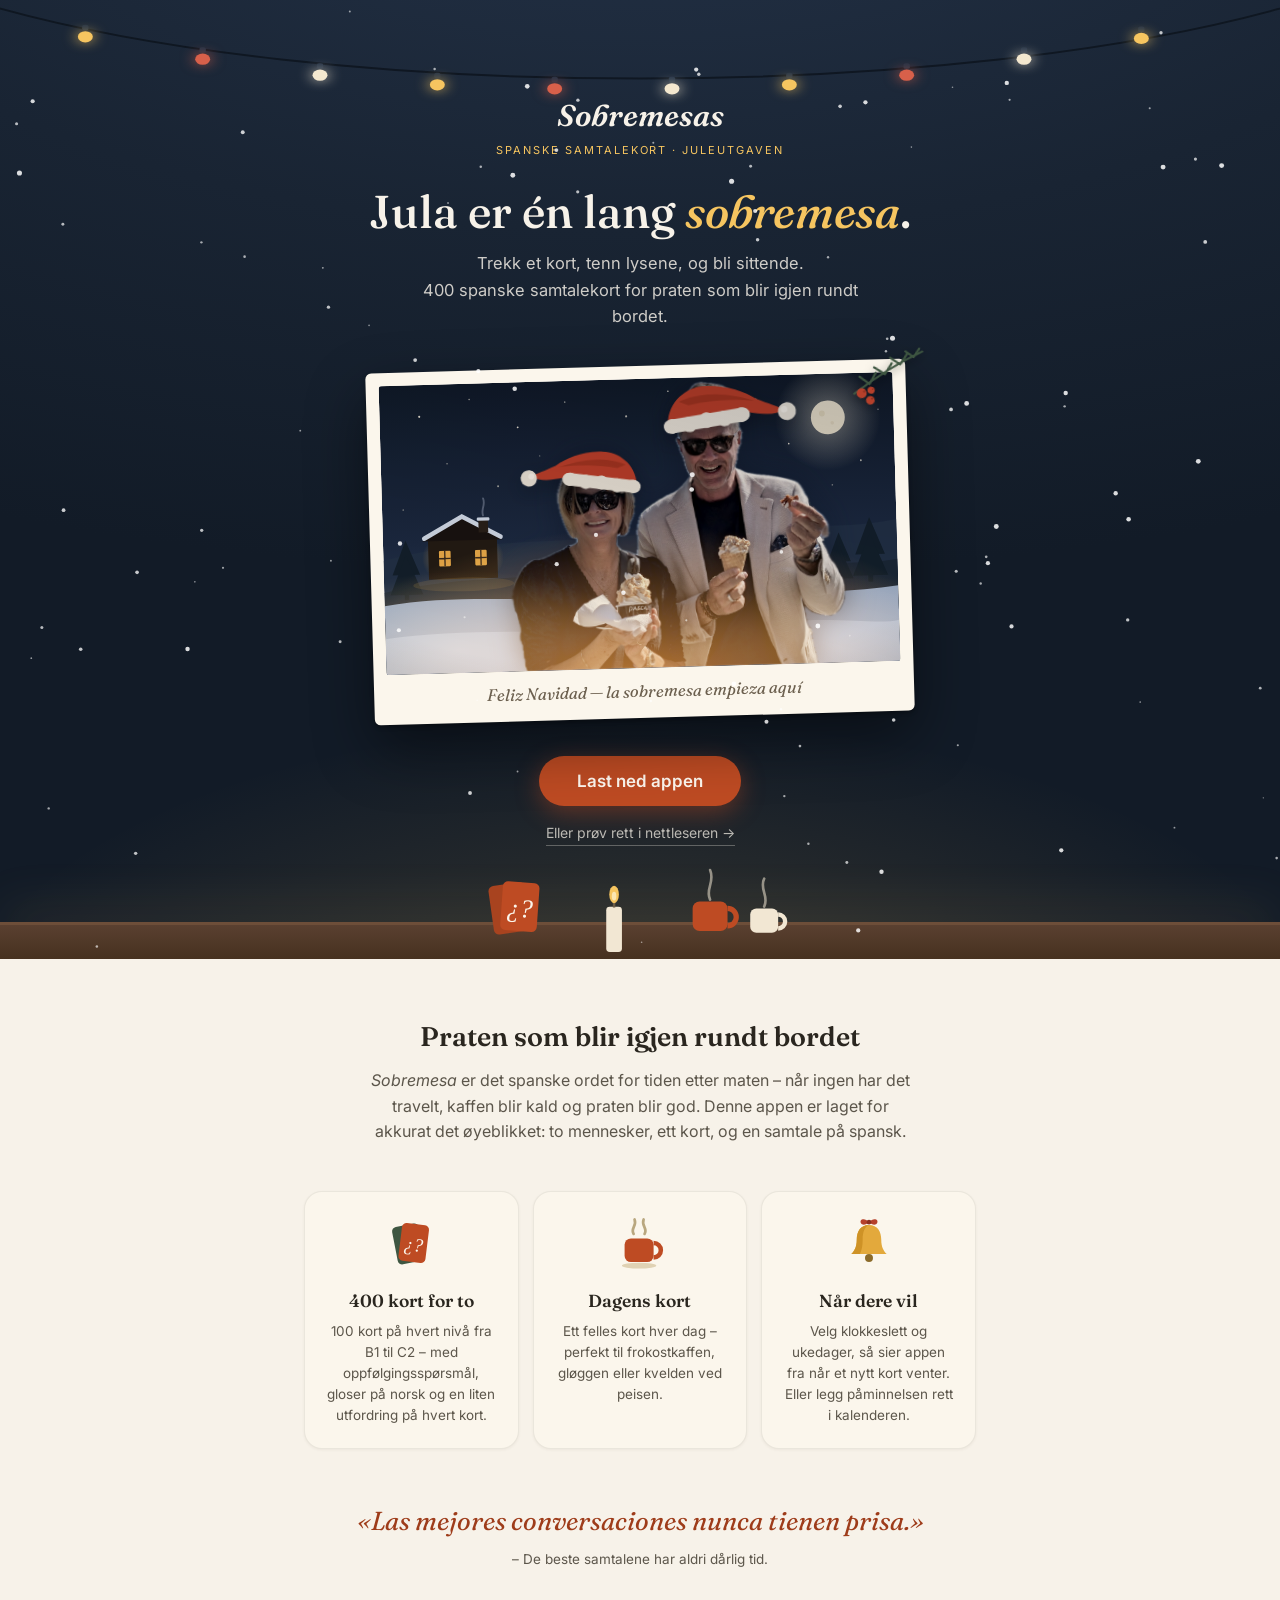
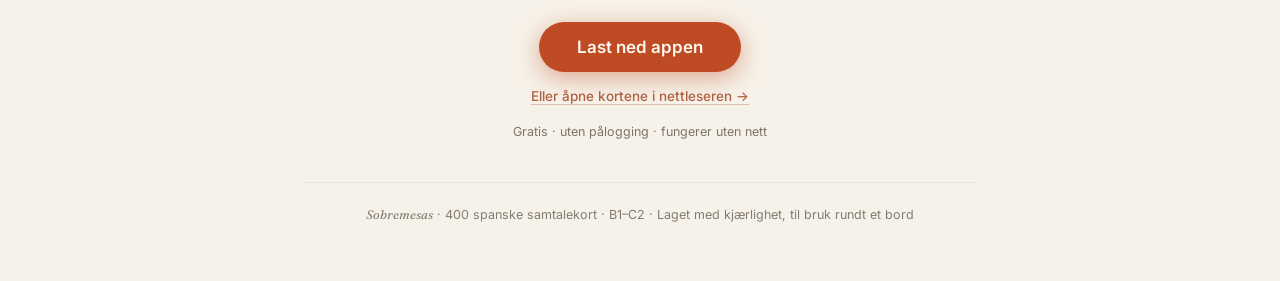
==== commit 4275fbfc: "Legg til julekort med QR-kode og døp appen om til Sobremesas Nytt A6-julekort til utskrift (julekort" ====
--- a/index.html
+++ b/index.html
@@ -4,8 +4,8 @@
   <meta charset="utf-8">
   <meta name="viewport" content="width=device-width, initial-scale=1, viewport-fit=cover">
   <meta name="theme-color" content="#192433">
-  <meta name="description" content="Sobremesa – 400 spanske samtalekort for to. Trekk et kort, tenn et lys, og la julens lengste prat vare litt lenger.">
-  <title>Sobremesa · god jul og god prat</title>
+  <meta name="description" content="Sobremesas – 400 spanske samtalekort for to. Trekk et kort, tenn et lys, og la julens lengste prat vare litt lenger.">
+  <title>Sobremesas · god jul og god prat</title>
   <link rel="manifest" href="manifest.webmanifest">
   <link rel="icon" href="icons/favicon.svg" type="image/svg+xml">
   <link rel="apple-touch-icon" href="icons/apple-touch-icon.png">
@@ -38,7 +38,7 @@
 
   <div class="hero-inner">
     <div class="hero-mark">
-      <span class="hero-name">Sobremesa</span>
+      <span class="hero-name">Sobremesas</span>
       <span class="hero-sub">Spanske samtalekort · jule&shy;utgaven</span>
     </div>
 
@@ -236,13 +236,13 @@
   </div>
 
   <footer class="foot">
-    <i>Sobremesa</i> · 400 spanske samtalekort · B1–C2 · Laget med kjærlighet, til bruk rundt et bord
+    <i>Sobremesas</i> · 400 spanske samtalekort · B1–C2 · Laget med kjærlighet, til bruk rundt et bord
   </footer>
 </main>
 
 <div class="sheet-backdrop" id="install-sheet" hidden>
   <div class="sheet" role="dialog" aria-label="Slik laster du ned appen">
-    <h3>Legg Sobremesa på hjemskjermen</h3>
+    <h3>Legg Sobremesas på hjemskjermen</h3>
     <ol class="steps" id="steps-ios" hidden>
       <li>Trykk på <strong>Del-knappen</strong>
         <svg class="share-ic" viewBox="0 0 24 24" aria-hidden="true"><path d="M12 3v12M12 3l-4.5 4.5M12 3l4.5 4.5" fill="none" stroke="currentColor" stroke-width="2" stroke-linecap="round" stroke-linejoin="round"/><path d="M5.5 11.5v8a1.5 1.5 0 0 0 1.5 1.5h10a1.5 1.5 0 0 0 1.5-1.5v-8" fill="none" stroke="currentColor" stroke-width="2" stroke-linecap="round"/></svg>
--- a/css/landing.css
+++ b/css/landing.css
@@ -1,5 +1,5 @@
 /* ─────────────────────────────────────────────
-   Sobremesa · julelanding
+   Sobremesas · julelanding
    Vinterkveld ute, levende lys inne.
    ───────────────────────────────────────────── */
 
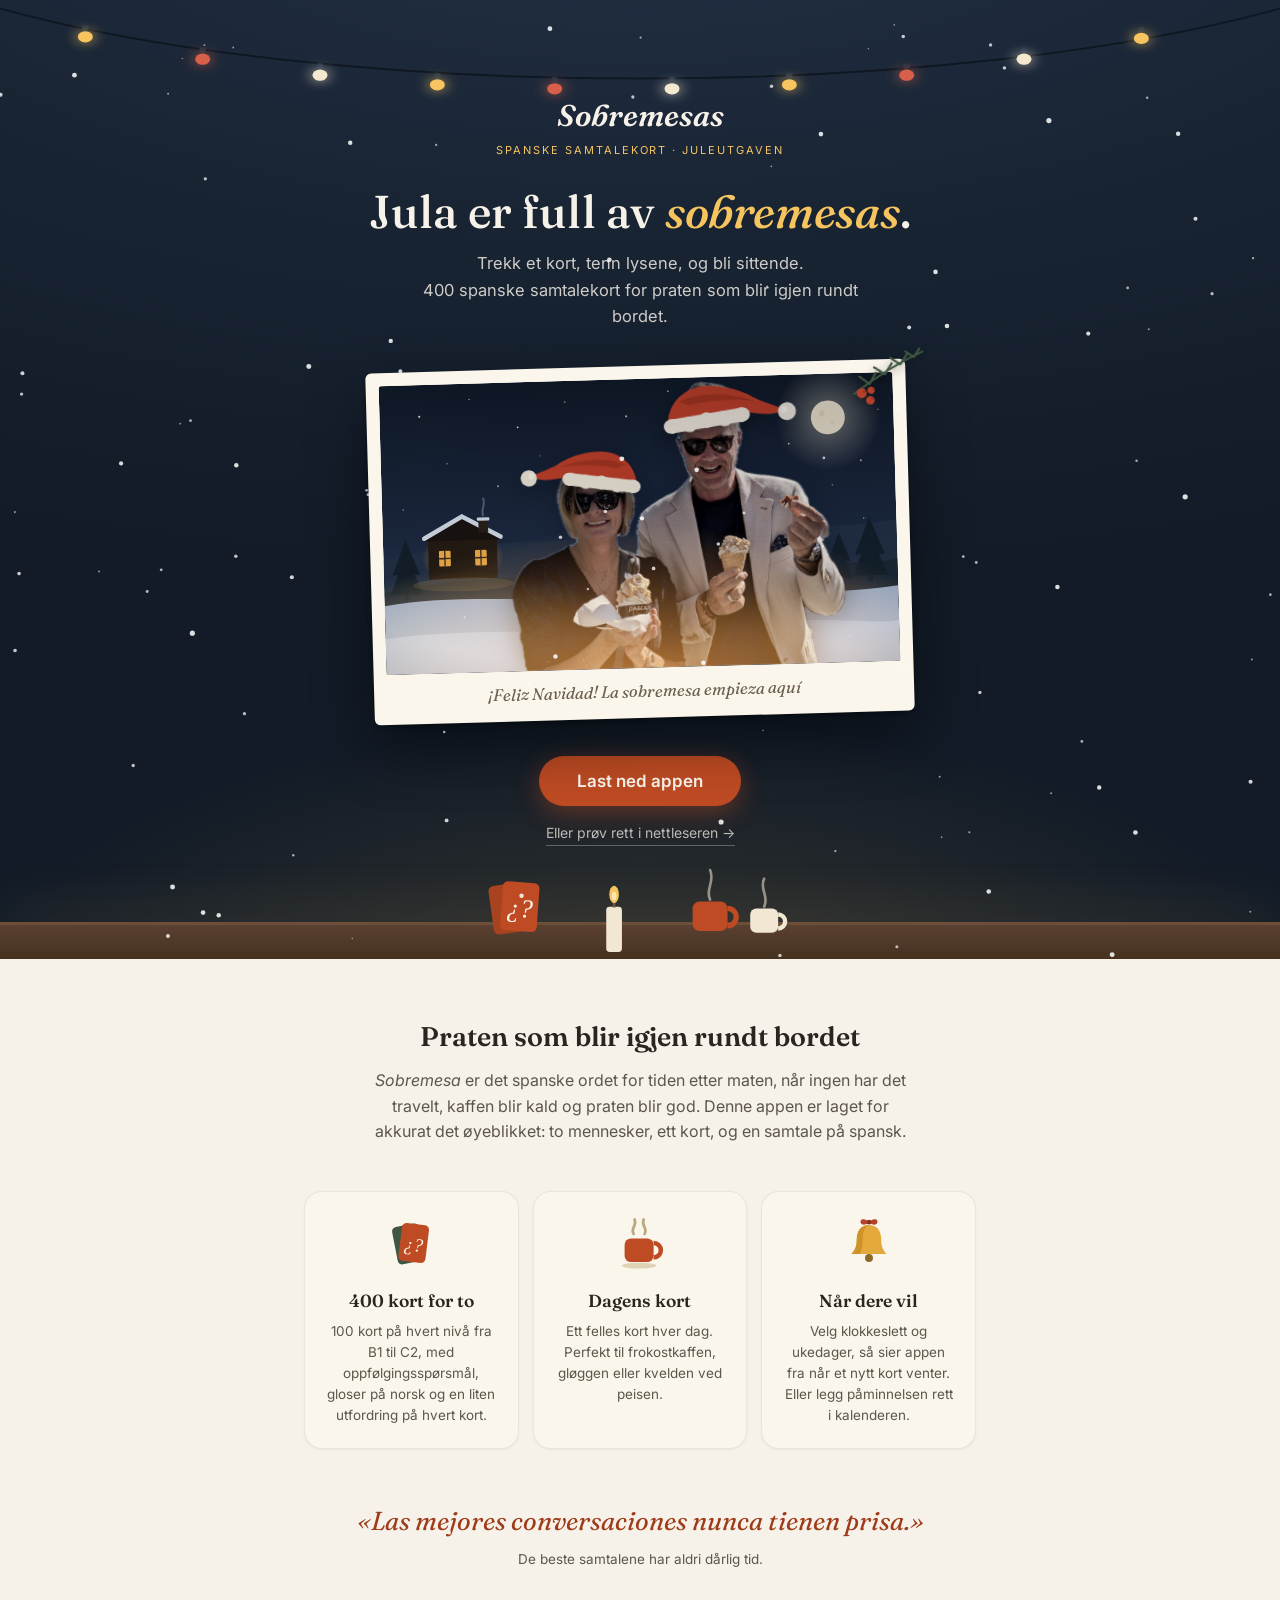
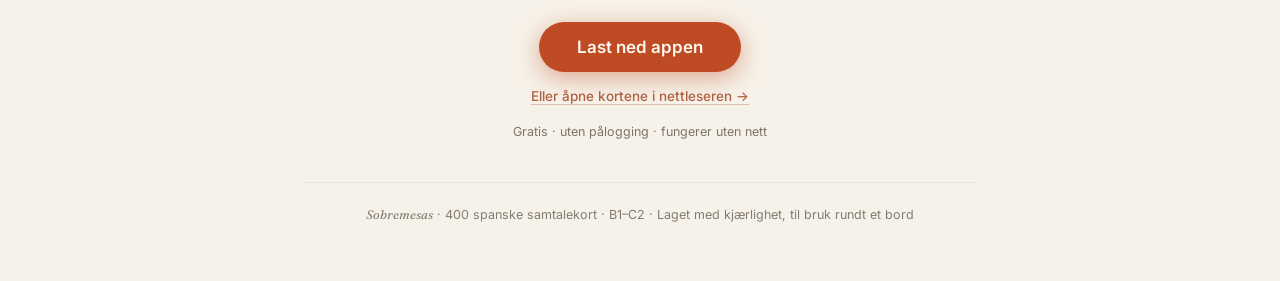
==== commit d6dcbae1: "Plattformtilpasset nedlasting og språkvask på landingssiden «Last ned appen» skiller nå på enhet: An" ====
--- a/index.html
+++ b/index.html
@@ -39,10 +39,10 @@
   <div class="hero-inner">
     <div class="hero-mark">
       <span class="hero-name">Sobremesas</span>
-      <span class="hero-sub">Spanske samtalekort · jule&shy;utgaven</span>
-    </div>
-
-    <h1 class="hero-title">Jula er én lang <em>sobremesa</em>.</h1>
+      <span class="hero-sub">Spanske samtalekort · juleutgaven</span>
+    </div>
+
+    <h1 class="hero-title">Jula er full av <em>sobremesas</em>.</h1>
     <p class="hero-lead">Trekk et kort, tenn lysene, og bli sittende.<br>400 spanske samtalekort for praten som blir igjen rundt bordet.</p>
 
     <!-- Fotografi i juleramme: utklipte personer i illustrert vinterkveld -->
@@ -127,7 +127,7 @@
           <use href="#lue" transform="translate(830,388) scale(-1.4,1.4) rotate(-8)"/>
         </svg>
       </div>
-      <figcaption lang="es">Feliz Navidad — la sobremesa empieza aquí</figcaption>
+      <figcaption lang="es">¡Feliz Navidad! La sobremesa empieza aquí</figcaption>
       <svg class="sprig" viewBox="0 0 120 120" aria-hidden="true">
         <g stroke="#3E5641" stroke-width="3" stroke-linecap="round" fill="none">
           <path d="M20,100 C45,70 70,45 100,22"/>
@@ -180,7 +180,7 @@
 <main id="mer" class="below">
   <section class="intro">
     <h2>Praten som blir igjen rundt bordet</h2>
-    <p><i>Sobremesa</i> er det spanske ordet for tiden etter maten – når ingen har det travelt,
+    <p><i>Sobremesa</i> er det spanske ordet for tiden etter maten, når ingen har det travelt,
     kaffen blir kald og praten blir god. Denne appen er laget for akkurat det øyeblikket:
     to mennesker, ett kort, og en samtale på spansk.</p>
   </section>
@@ -195,7 +195,7 @@
         </g>
       </svg>
       <h3>400 kort for to</h3>
-      <p>100 kort på hvert nivå fra B1 til C2 – med oppfølgingsspørsmål, gloser på norsk og en liten utfordring på hvert kort.</p>
+      <p>100 kort på hvert nivå fra B1 til C2, med oppfølgingsspørsmål, gloser på norsk og en liten utfordring på hvert kort.</p>
     </div>
     <div class="feature">
       <svg class="f-icon" viewBox="0 0 64 64" aria-hidden="true">
@@ -206,7 +206,7 @@
         <ellipse cx="31" cy="57" rx="19" ry="3.2" fill="#E0D2B4"/>
       </svg>
       <h3>Dagens kort</h3>
-      <p>Ett felles kort hver dag – perfekt til frokostkaffen, gløggen eller kvelden ved peisen.</p>
+      <p>Ett felles kort hver dag. Perfekt til frokostkaffen, gløggen eller kvelden ved peisen.</p>
     </div>
     <div class="feature">
       <svg class="f-icon" viewBox="0 0 64 64" aria-hidden="true">
@@ -226,7 +226,7 @@
 
   <section class="quote">
     <blockquote lang="es">«Las mejores conversaciones nunca tienen prisa.»</blockquote>
-    <p class="quote-no">– De beste samtalene har aldri dårlig tid.</p>
+    <p class="quote-no">De beste samtalene har aldri dårlig tid.</p>
   </section>
 
   <div class="bottom-cta">
@@ -242,7 +242,12 @@
 
 <div class="sheet-backdrop" id="install-sheet" hidden>
   <div class="sheet" role="dialog" aria-label="Slik laster du ned appen">
-    <h3>Legg Sobremesas på hjemskjermen</h3>
+    <h3 id="sheet-title">Legg Sobremesas på hjemskjermen</h3>
+    <div id="qr-desktop" hidden>
+      <p class="sheet-lead">Appen er laget for mobilen. Skann med mobilkameraet, så er dere i gang:</p>
+      <div class="sheet-qr"><img src="julekort/qr.png" alt="QR-kode til sobremesas.no"></div>
+      <p class="sheet-alt">Eller installer på denne maskinen:</p>
+    </div>
     <ol class="steps" id="steps-ios" hidden>
       <li>Trykk på <strong>Del-knappen</strong>
         <svg class="share-ic" viewBox="0 0 24 24" aria-hidden="true"><path d="M12 3v12M12 3l-4.5 4.5M12 3l4.5 4.5" fill="none" stroke="currentColor" stroke-width="2" stroke-linecap="round" stroke-linejoin="round"/><path d="M5.5 11.5v8a1.5 1.5 0 0 0 1.5 1.5h10a1.5 1.5 0 0 0 1.5-1.5v-8" fill="none" stroke="currentColor" stroke-width="2" stroke-linecap="round"/></svg>
@@ -250,10 +255,15 @@
       <li>Bla ned og velg <strong>«Legg til på Hjem-skjerm»</strong></li>
       <li>Trykk <strong>«Legg til»</strong> – ferdig! Appen ligger nå som et eget ikon</li>
     </ol>
-    <ol class="steps" id="steps-other" hidden>
-      <li>Åpne nettleserens meny <strong>(⋮ eller ⋯)</strong></li>
-      <li>Velg <strong>«Installer app»</strong> eller <strong>«Legg til på startsiden»</strong></li>
-      <li>Bekreft – appen ligger nå som et eget ikon</li>
+    <ol class="steps" id="steps-android" hidden>
+      <li>Åpne Chrome-menyen <strong>⋮</strong> oppe til høyre</li>
+      <li>Velg <strong>«Legg til på startskjermen»</strong> (eller «Installer app»)</li>
+      <li>Trykk <strong>«Installer»</strong> – appen legger seg som et eget ikon</li>
+    </ol>
+    <ol class="steps" id="steps-desktop" hidden>
+      <li>Se etter <strong>installasjonsikonet</strong> helt til høyre i adressefeltet</li>
+      <li>Klikk det og velg <strong>«Installer»</strong></li>
+      <li>Appen åpner i eget vindu og ligger nå blant programmene dine</li>
     </ol>
     <p class="sheet-note">Appen er gratis, bruker ikke pålogging og fungerer uten nett.</p>
     <button class="cta sheet-close" id="sheet-close" type="button">Den er grei</button>
@@ -263,16 +273,28 @@
 <script>
   if ("serviceWorker" in navigator) navigator.serviceWorker.register("sw.js").catch(function(){});
 
-  /* «Last ned appen» – ekte installasjon der det støttes, ellers veiledning */
+  /* «Last ned appen» – direkteinstallasjon på Android/desktop-Chrome,
+     skreddersydd veiledning ellers */
   (function () {
     var deferred = null;
+    var waiters = [];
     var buttons = [].slice.call(document.querySelectorAll(".js-install"));
     var sheet = document.getElementById("install-sheet");
 
     addEventListener("beforeinstallprompt", function (e) {
       e.preventDefault();
       deferred = e;
+      waiters.splice(0).forEach(function (fn) { fn(e); });
     });
+
+    /* Vent litt på prompten hvis den ikke har rukket å komme ennå */
+    function waitForPrompt(ms) {
+      return new Promise(function (resolve) {
+        if (deferred) return resolve(deferred);
+        var t = setTimeout(function () { resolve(null); }, ms);
+        waiters.push(function (e) { clearTimeout(t); resolve(e); });
+      });
+    }
 
     function markInstalled() {
       buttons.forEach(function (b) { b.textContent = "Installert ✓"; });
@@ -282,6 +304,23 @@
     function isIOS() {
       return /iPad|iPhone|iPod/.test(navigator.userAgent) ||
         (navigator.platform === "MacIntel" && navigator.maxTouchPoints > 1);
+    }
+
+    function isAndroid() {
+      return /Android/i.test(navigator.userAgent);
+    }
+
+    function showSheet() {
+      var ios = isIOS();
+      var android = !ios && isAndroid();
+      var desktop = !ios && !android;
+      document.getElementById("steps-ios").hidden = !ios;
+      document.getElementById("steps-android").hidden = !android;
+      document.getElementById("steps-desktop").hidden = !desktop;
+      document.getElementById("qr-desktop").hidden = !desktop;
+      document.getElementById("sheet-title").textContent =
+        desktop ? "Hent appen på mobilen" : "Legg Sobremesas på hjemskjermen";
+      sheet.hidden = false;
     }
 
     buttons.forEach(function (btn) {
@@ -290,18 +329,27 @@
           location.href = "app.html";
           return;
         }
-        if (deferred) {
-          deferred.prompt();
-          deferred.userChoice.then(function (r) {
-            if (r.outcome === "accepted") markInstalled();
-            deferred = null;
-          });
+        /* Android: bruk den ekte install-prompten, med inntil 1,5 s
+           tålmodighet. Mac/PC og iPhone får arket (QR på desktop). */
+        if (!isAndroid()) {
+          showSheet();
           return;
         }
-        var ios = isIOS();
-        document.getElementById("steps-ios").hidden = !ios;
-        document.getElementById("steps-other").hidden = ios;
-        sheet.hidden = false;
+        var wait = deferred ? Promise.resolve(deferred) : waitForPrompt(1500);
+        var label = btn.textContent;
+        if (!deferred) btn.textContent = "Et øyeblikk …";
+        wait.then(function (p) {
+          btn.textContent = label;
+          if (p) {
+            p.prompt();
+            p.userChoice.then(function (r) {
+              if (r.outcome === "accepted") markInstalled();
+              deferred = null;
+            });
+          } else {
+            showSheet();
+          }
+        });
       });
     });
 
--- a/css/landing.css
+++ b/css/landing.css
@@ -468,6 +468,34 @@
   color: #2b7de0;
 }
 
+.sheet-lead {
+  font-size: 14.5px;
+  color: var(--ink);
+  margin: 0 0 12px;
+  line-height: 1.5;
+}
+
+.sheet-qr {
+  width: 160px;
+  margin: 0 auto 12px;
+  border: 1px solid rgba(42, 38, 31, 0.14);
+  border-radius: 12px;
+  padding: 8px;
+  background: var(--cream-warm);
+}
+
+.sheet-qr img {
+  display: block;
+  width: 100%;
+  image-rendering: pixelated;
+}
+
+.sheet-alt {
+  font-size: 12.5px;
+  color: var(--ink-soft);
+  margin: 0 0 8px;
+}
+
 .sheet-note {
   font-size: 12.5px;
   color: var(--ink-soft);
